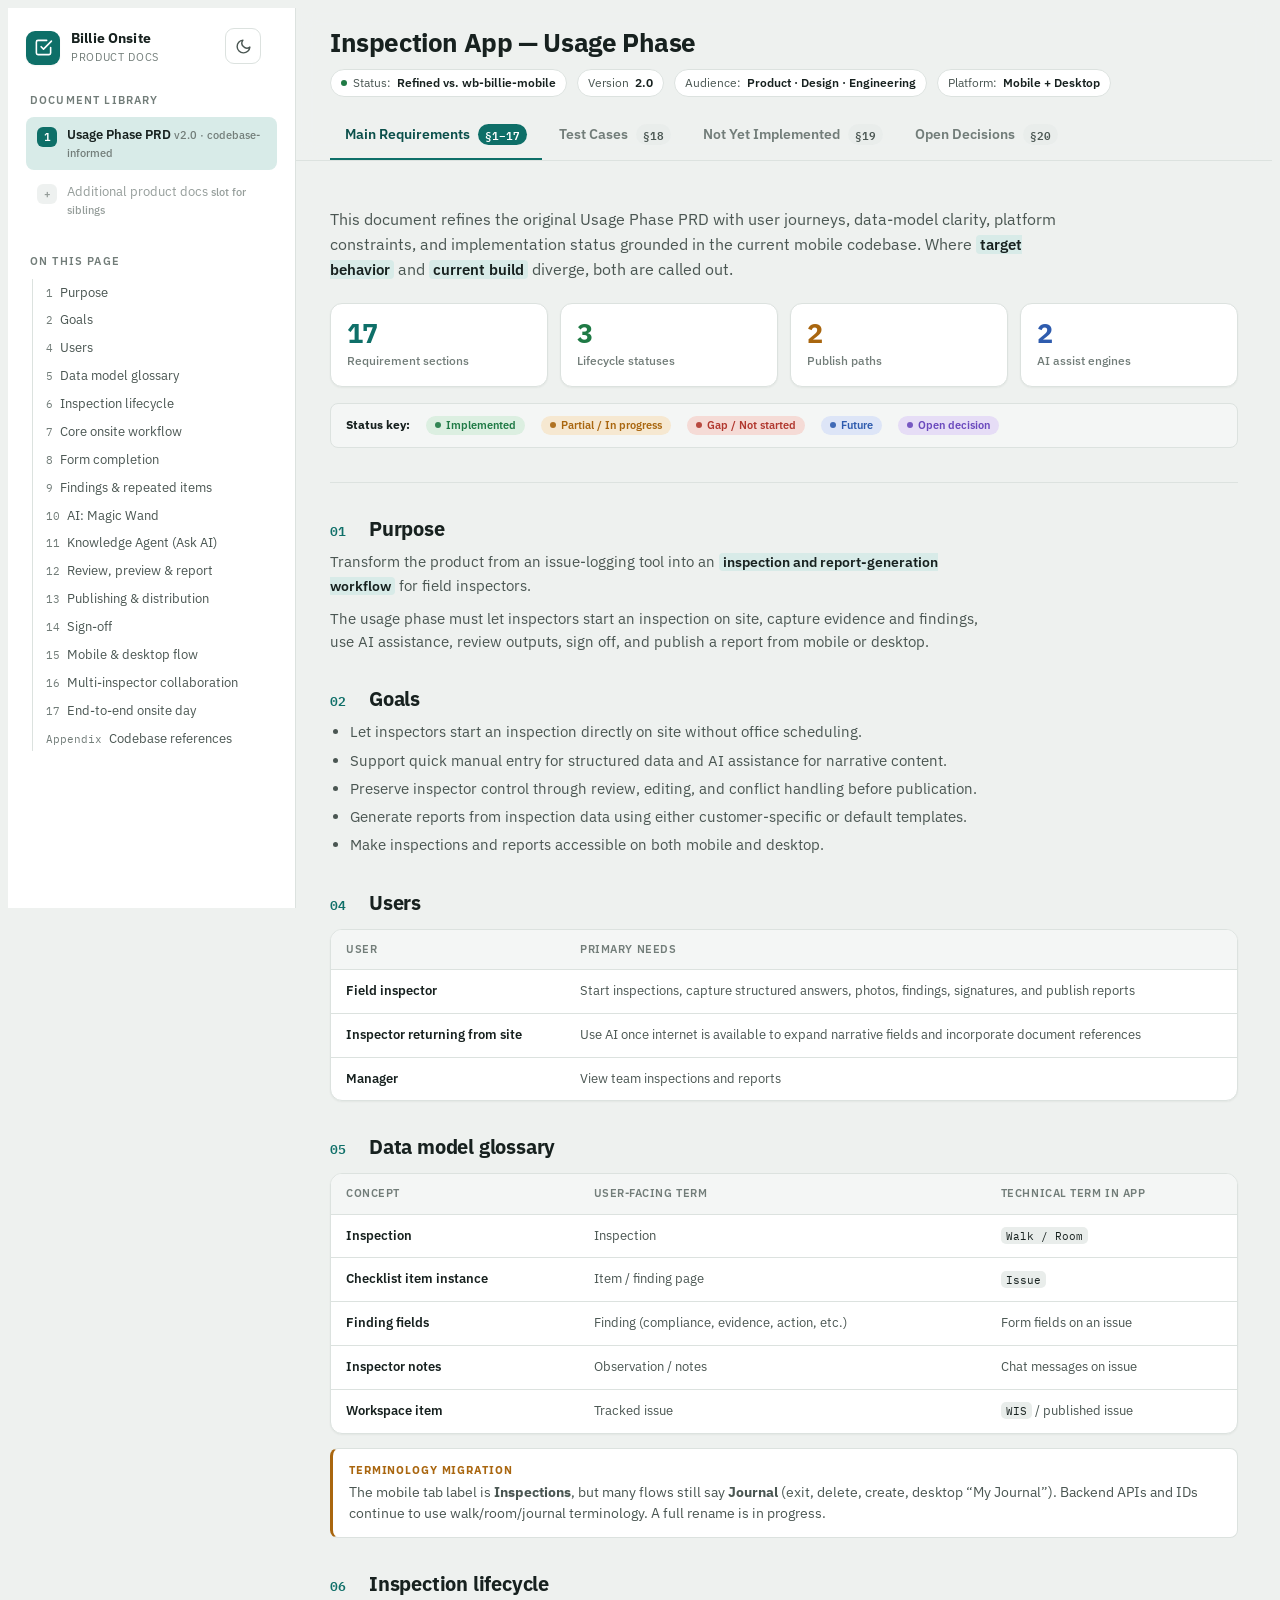
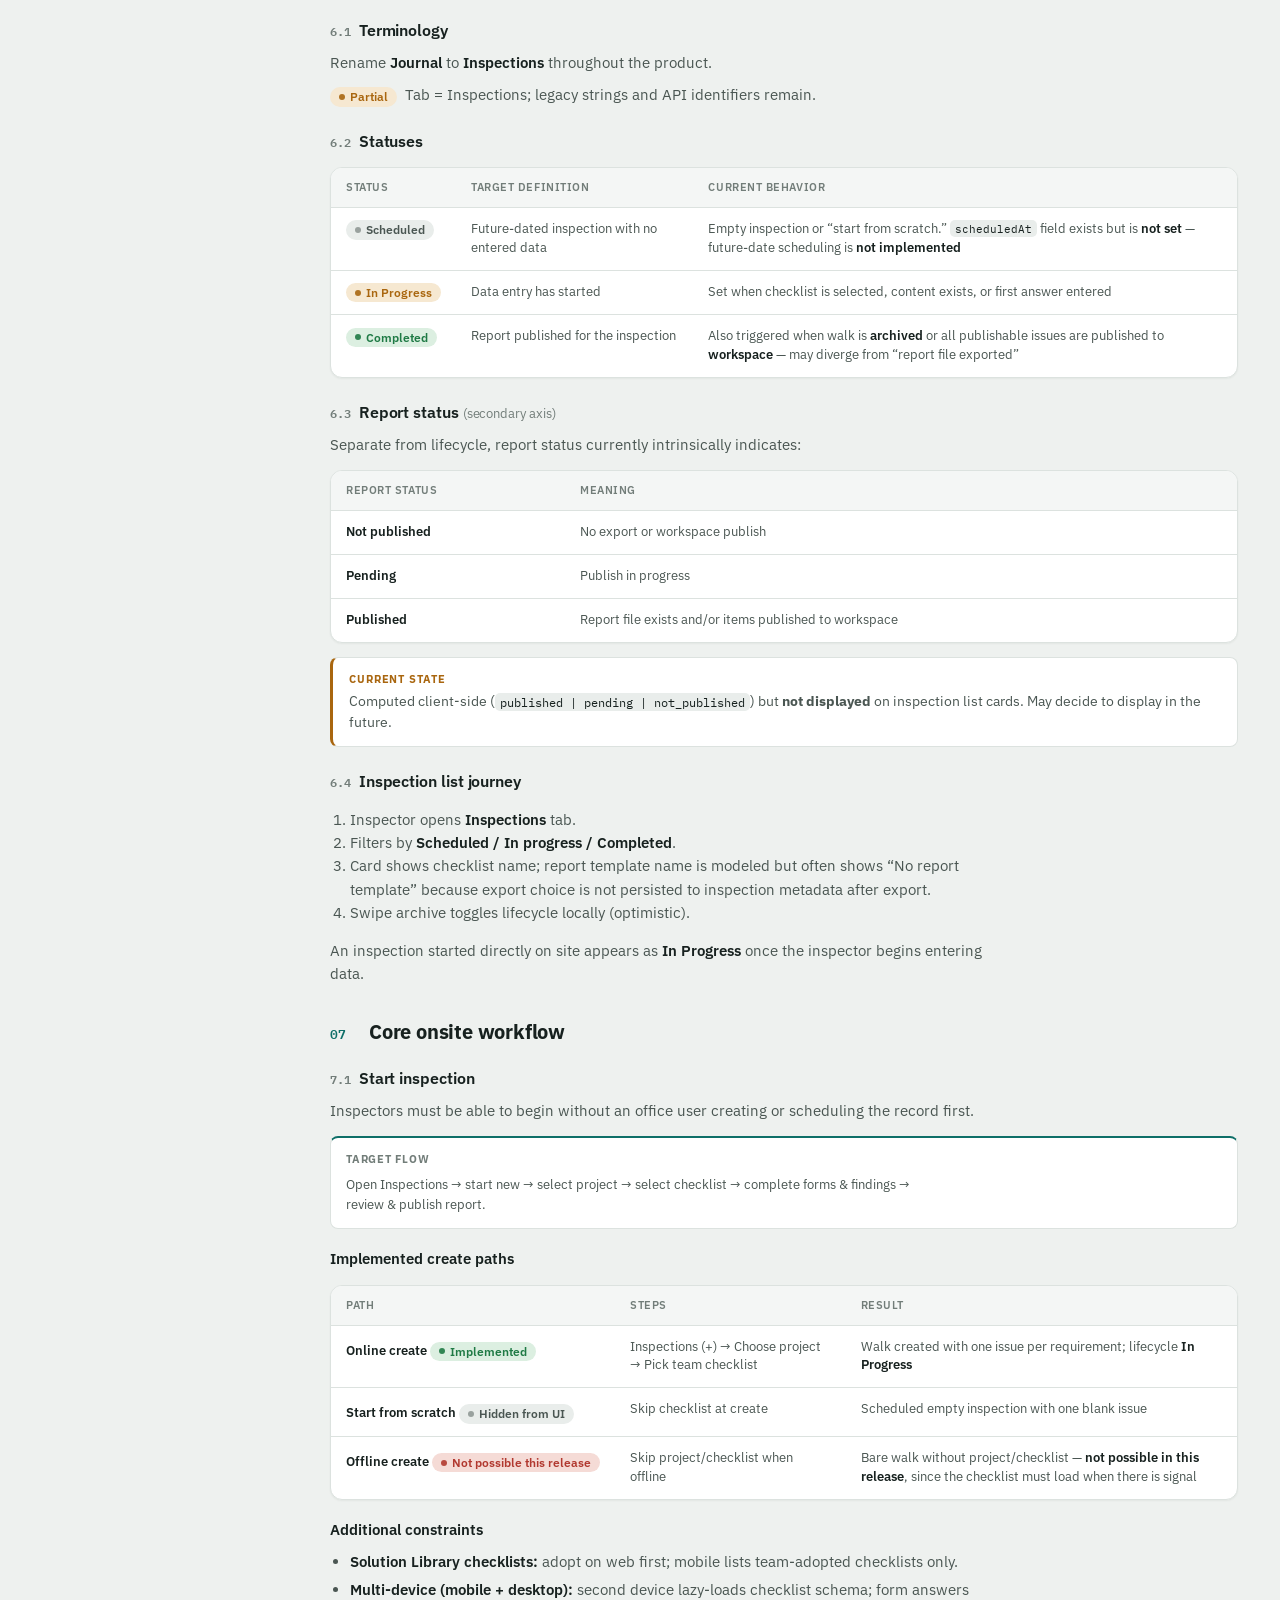
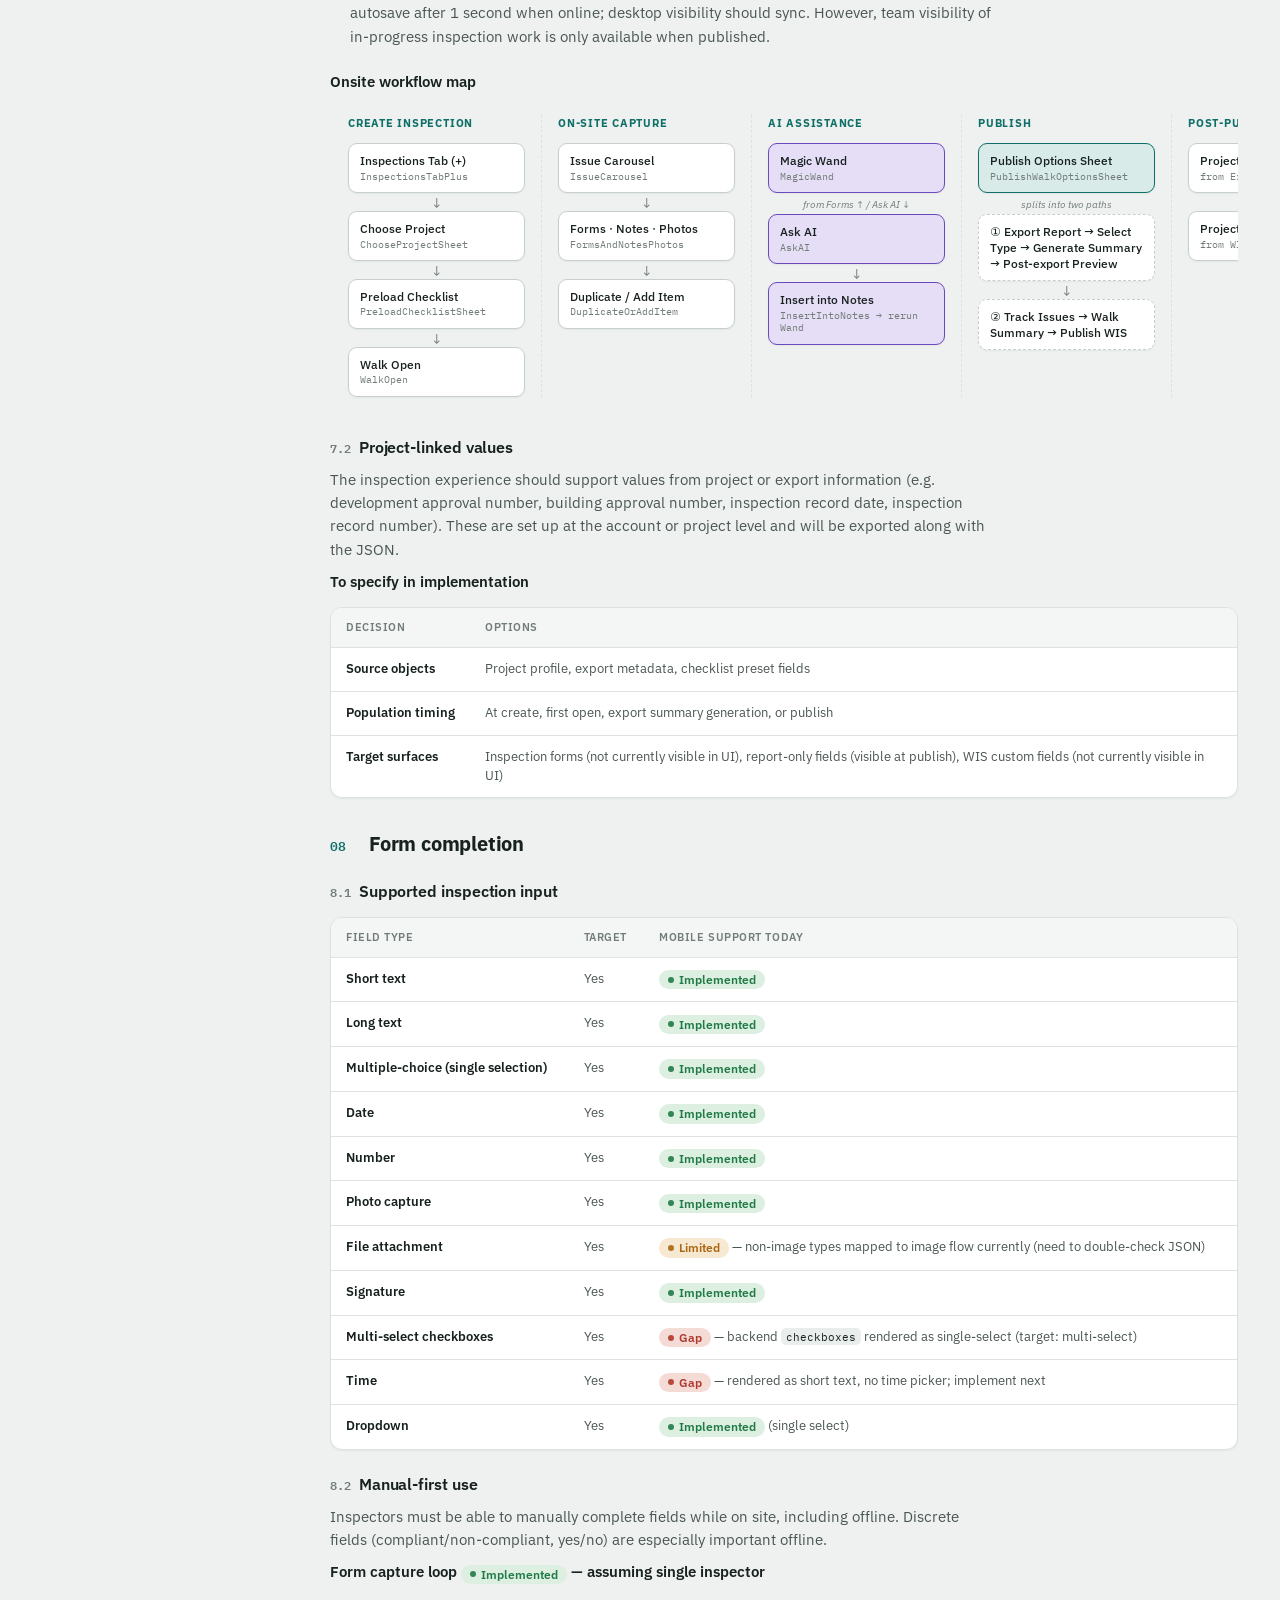
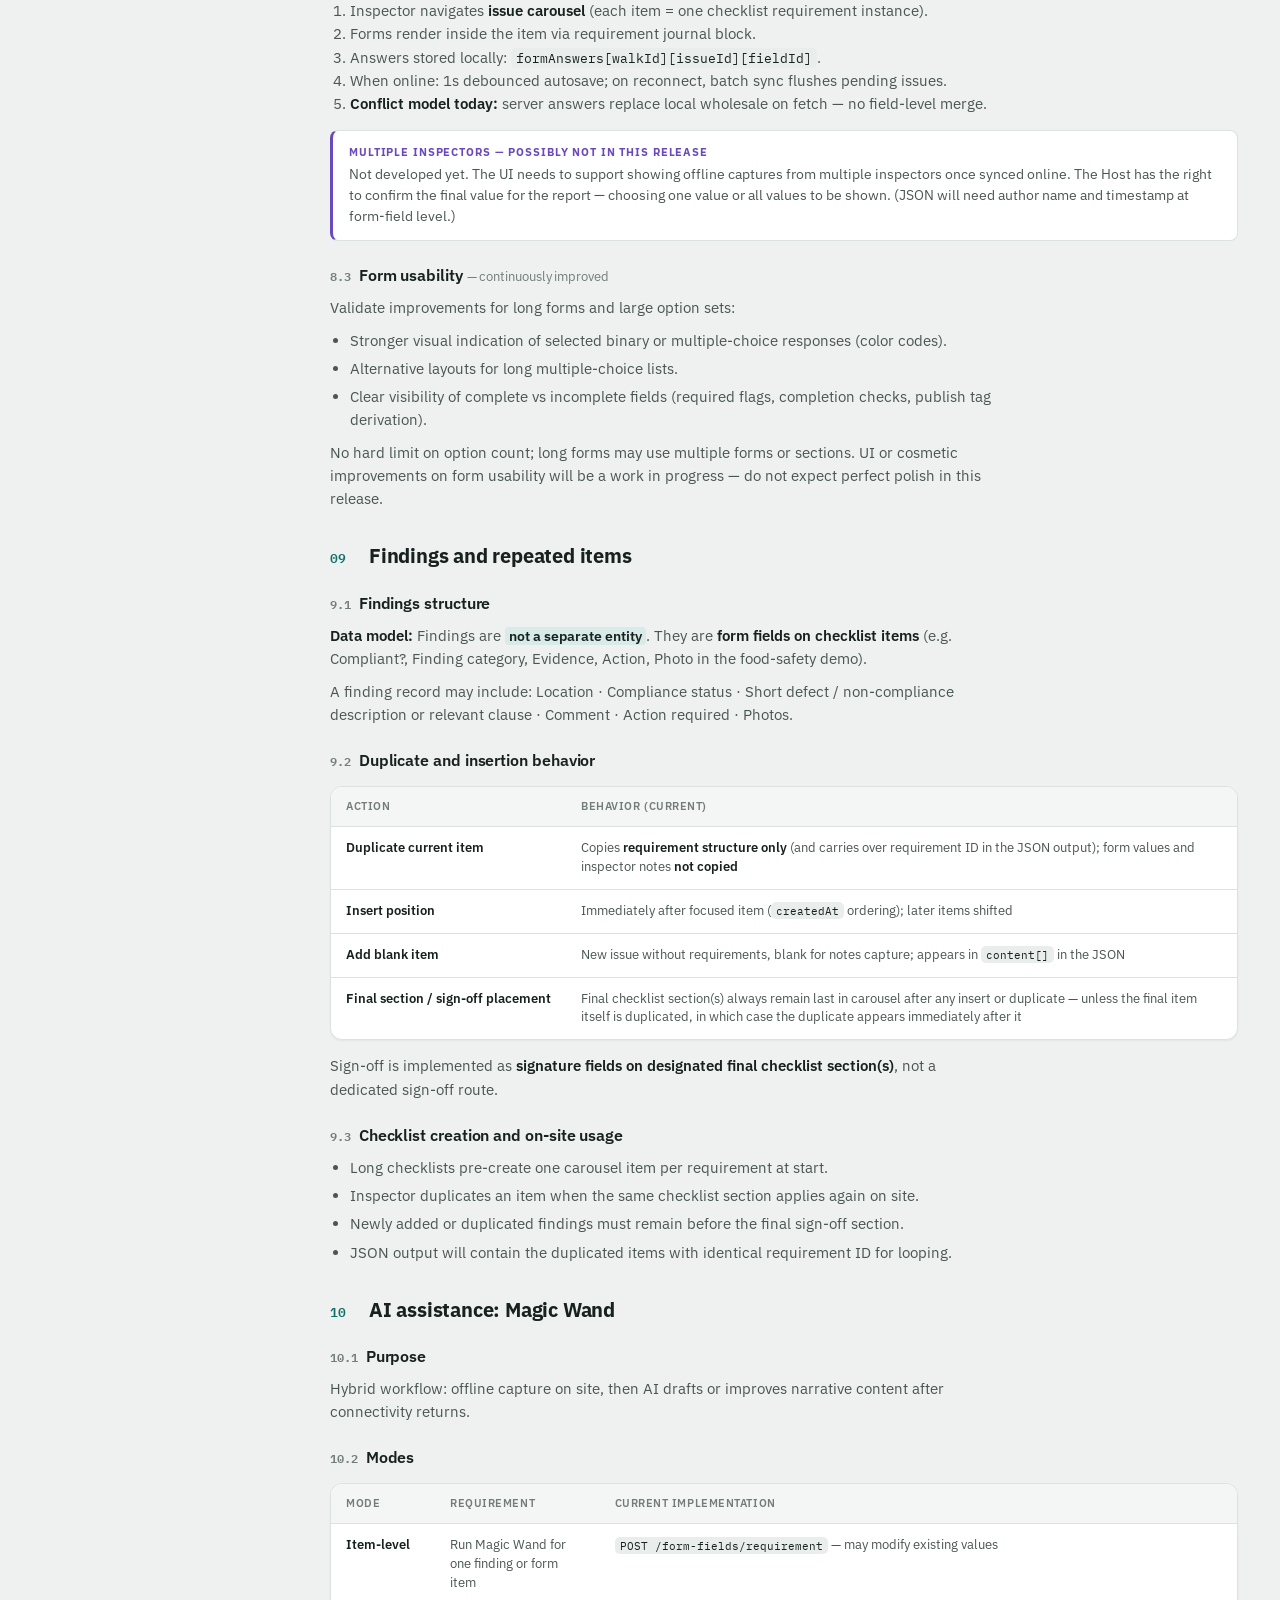
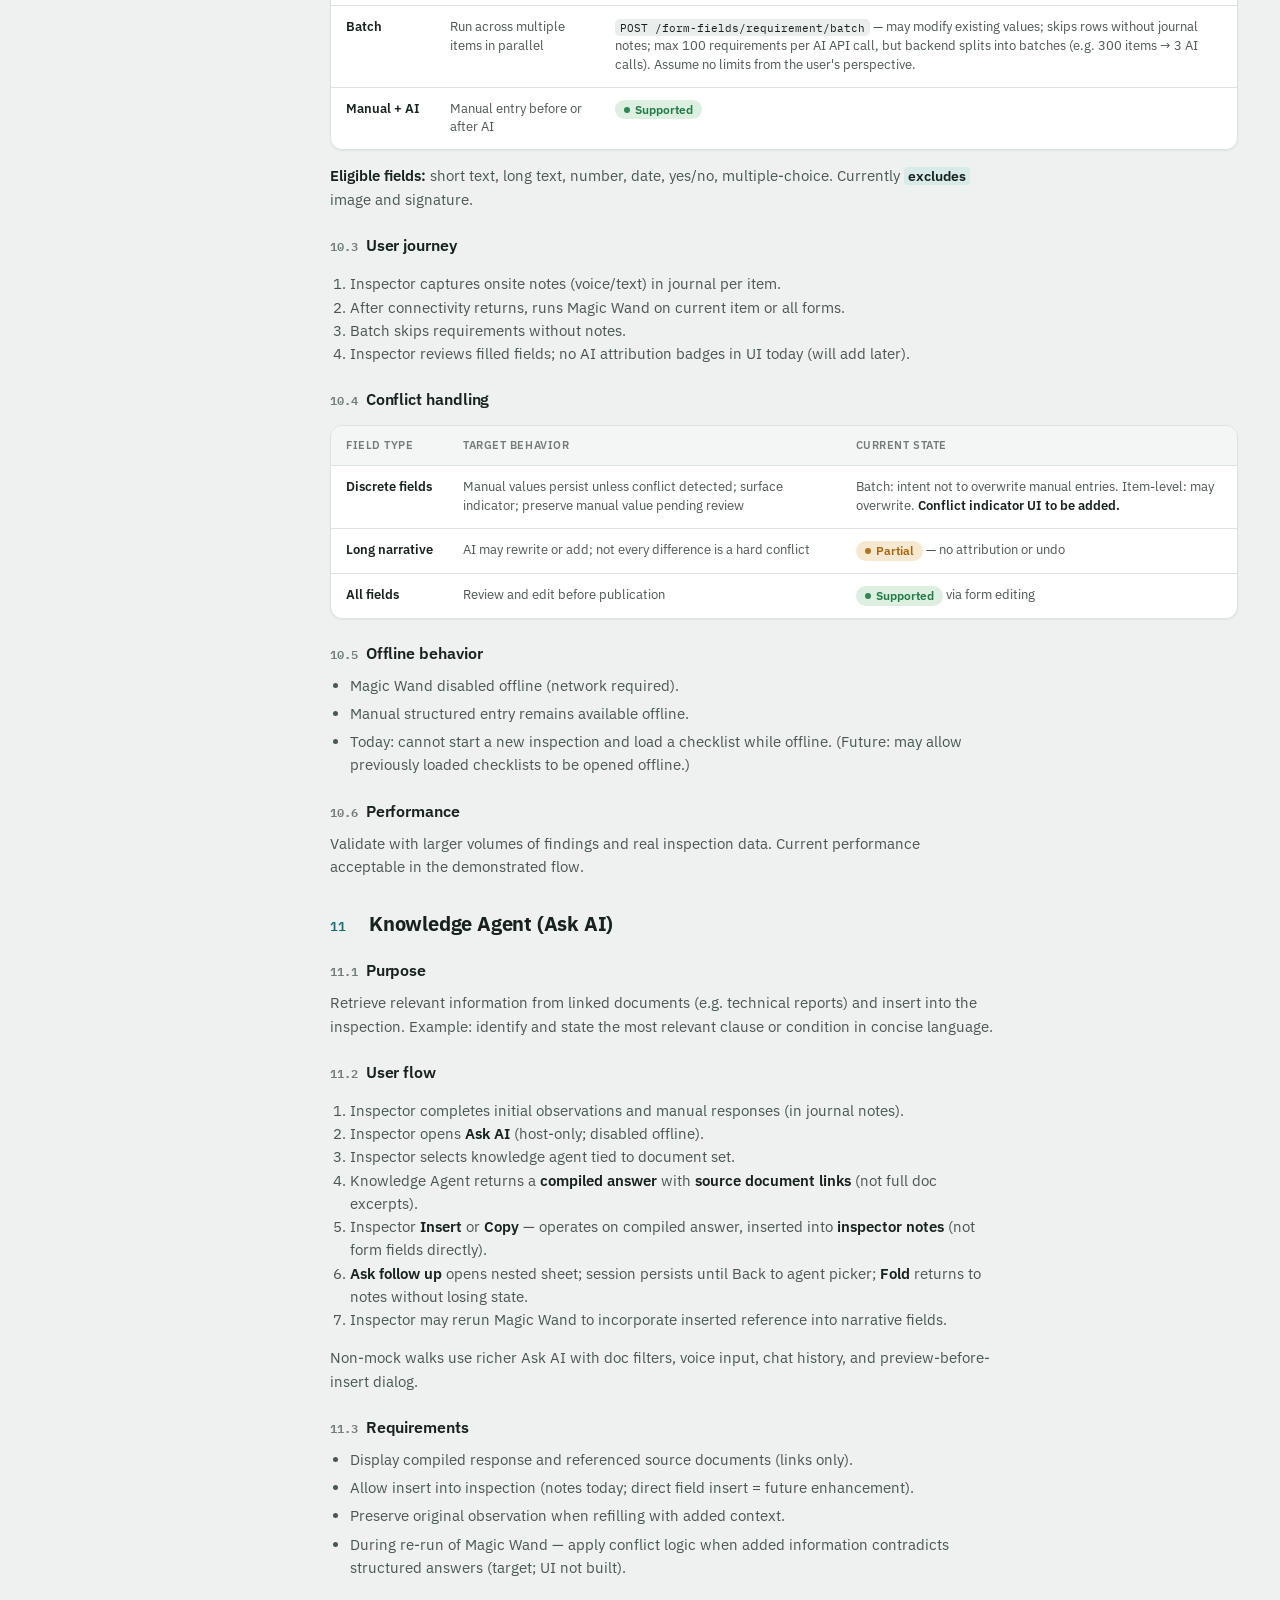
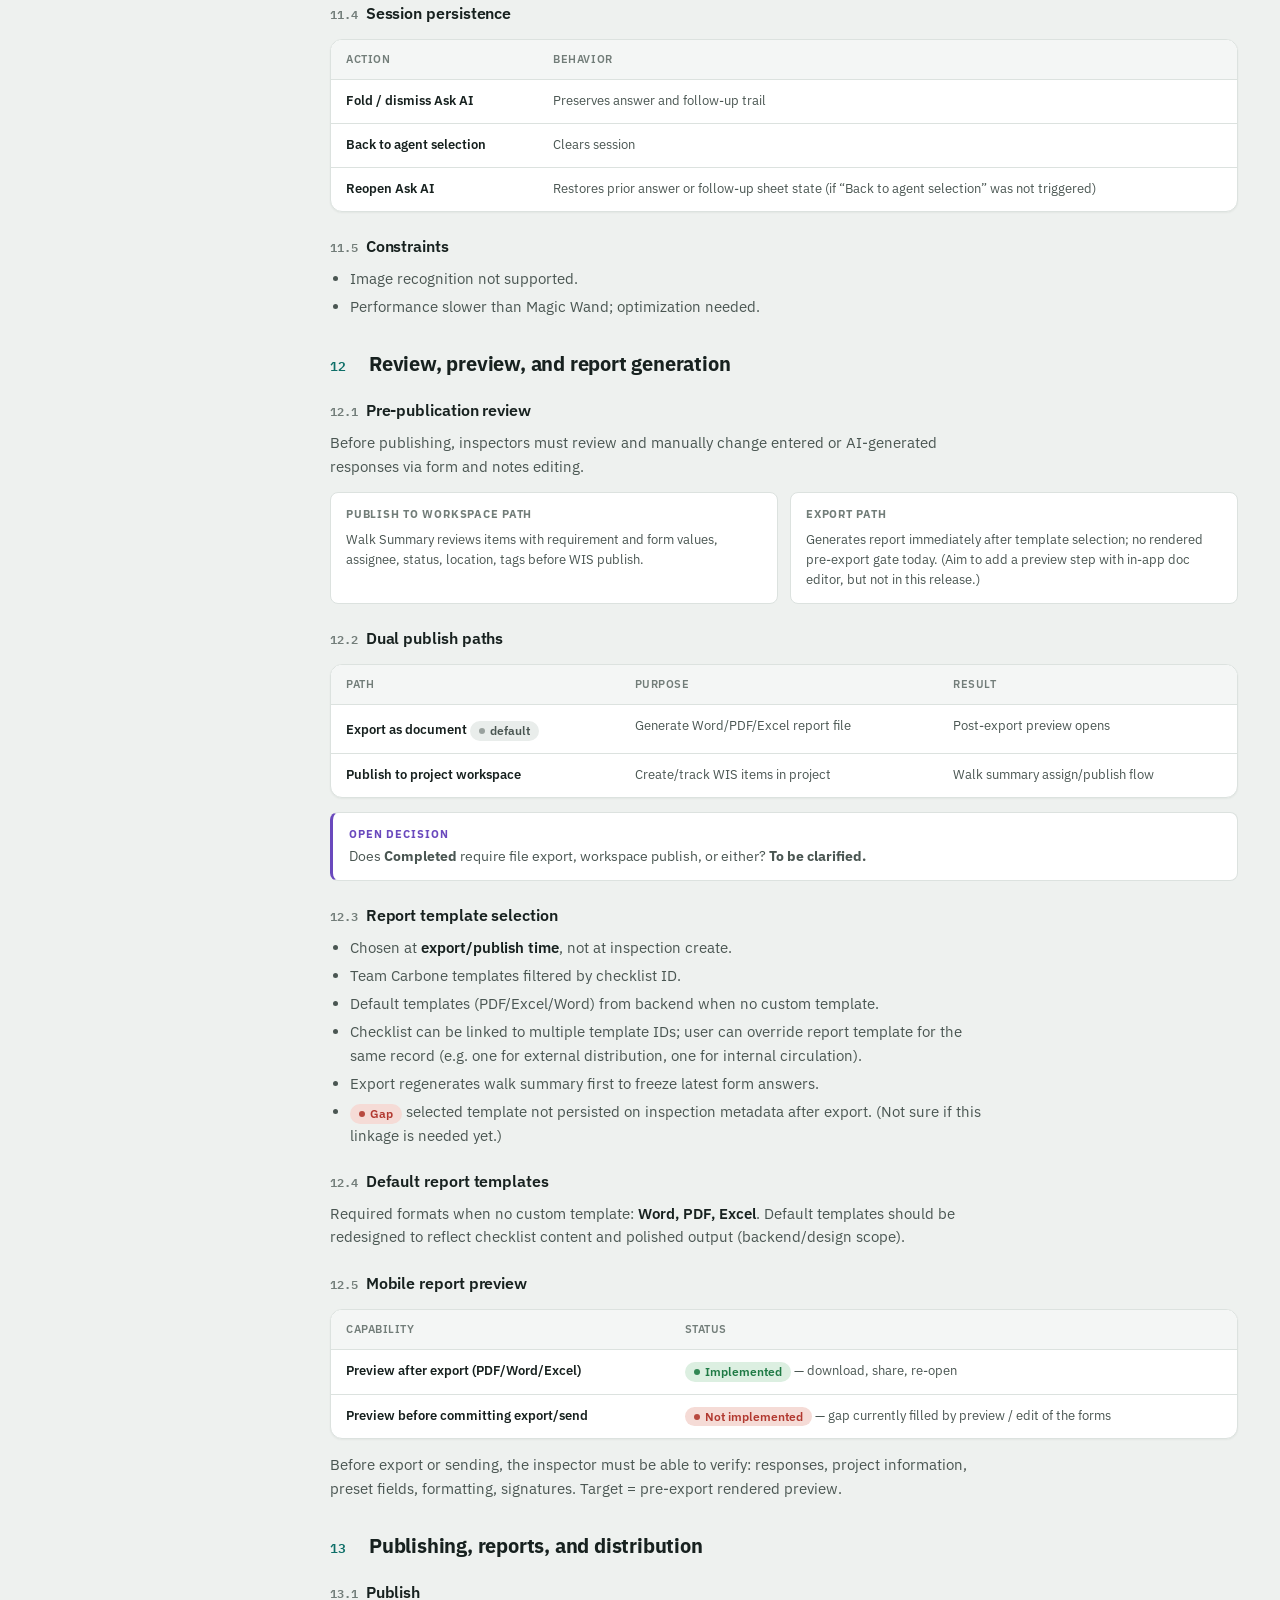
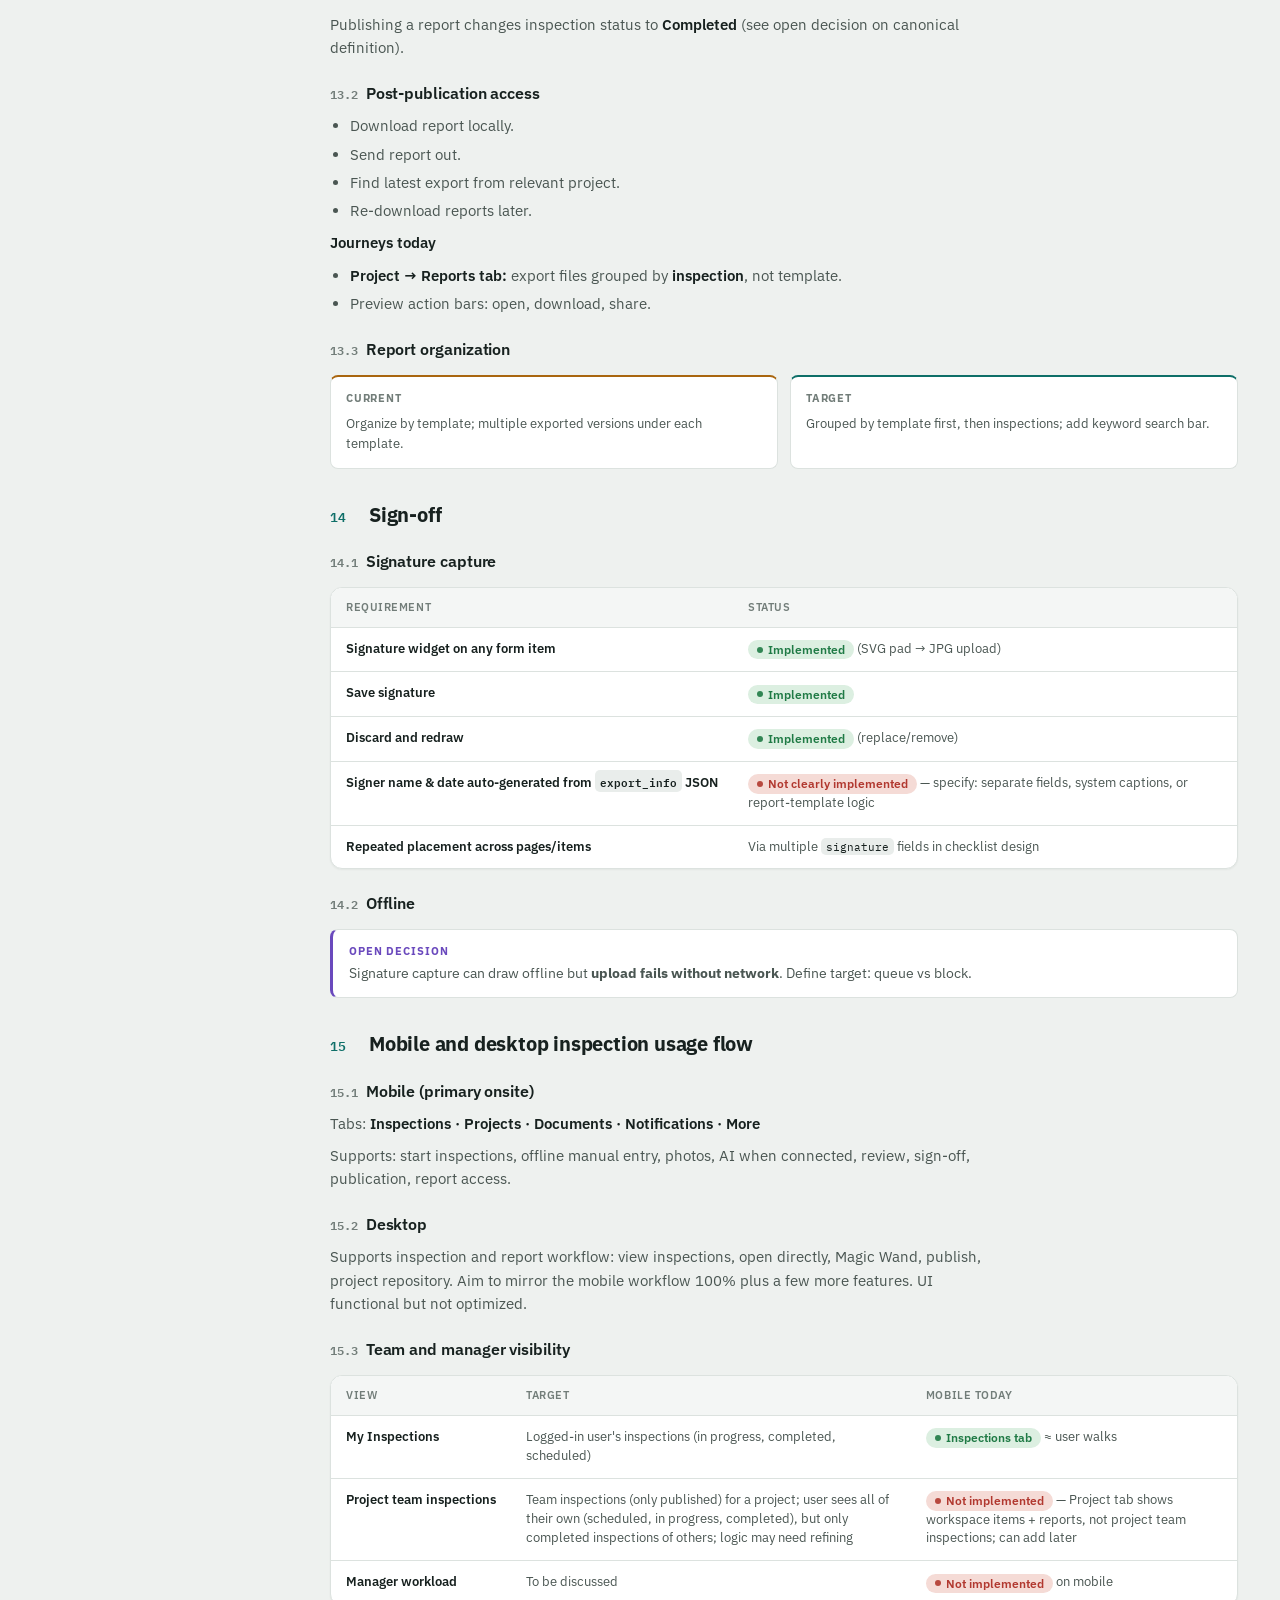
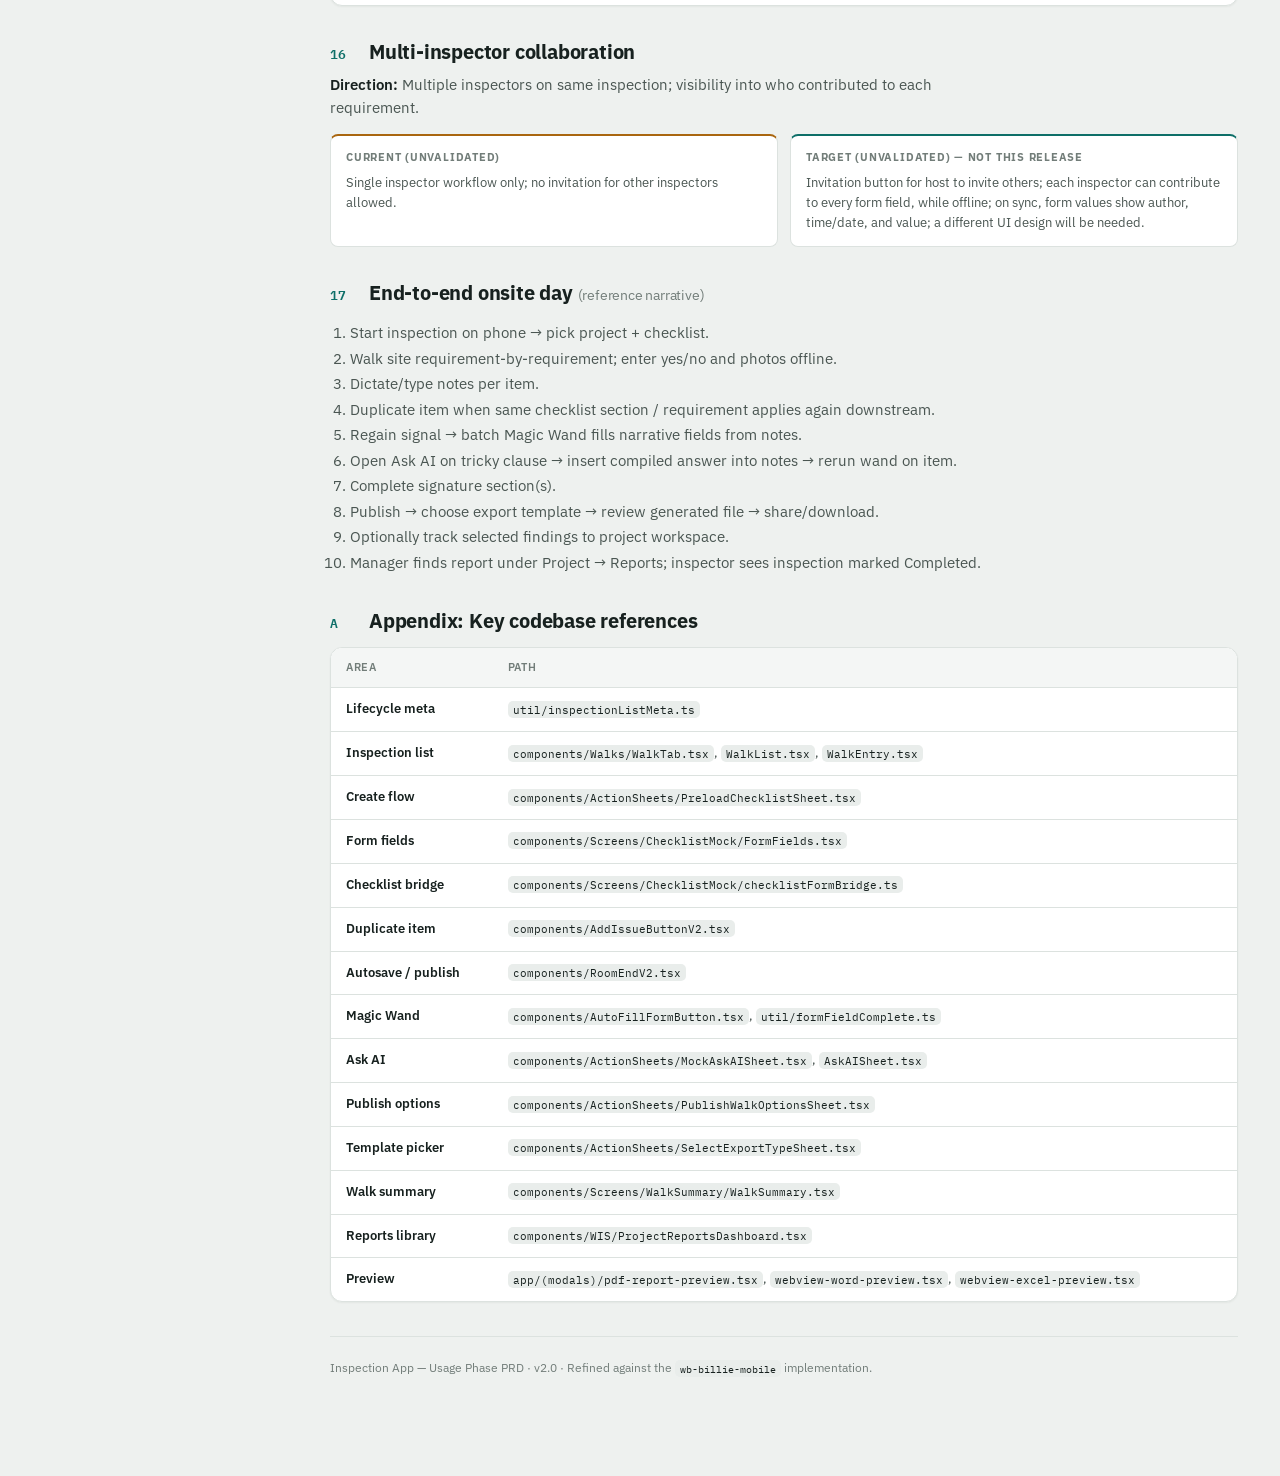
==== index.html @ c1477635 "Add Billie Onsite product docs HTML viewer. Co-authored-by: Cursor <cursoragent@cursor.com>" ====
<!doctype html>
<html lang="en">
    <head>
        <meta charset="utf-8" />
        <meta http-equiv="refresh" content="0; url=Inspection-Usage-Phase-PRD.html" />
        <meta name="viewport" content="width=device-width, initial-scale=1" />
        <title>Billie Onsite Product Docs</title>
        <link rel="canonical" href="Inspection-Usage-Phase-PRD.html" />
        <script>
            location.replace("Inspection-Usage-Phase-PRD.html")
        </script>
    </head>
    <body>
        <p>
            <a href="Inspection-Usage-Phase-PRD.html">Open Inspection Usage Phase PRD</a>
        </p>
    </body>
</html>
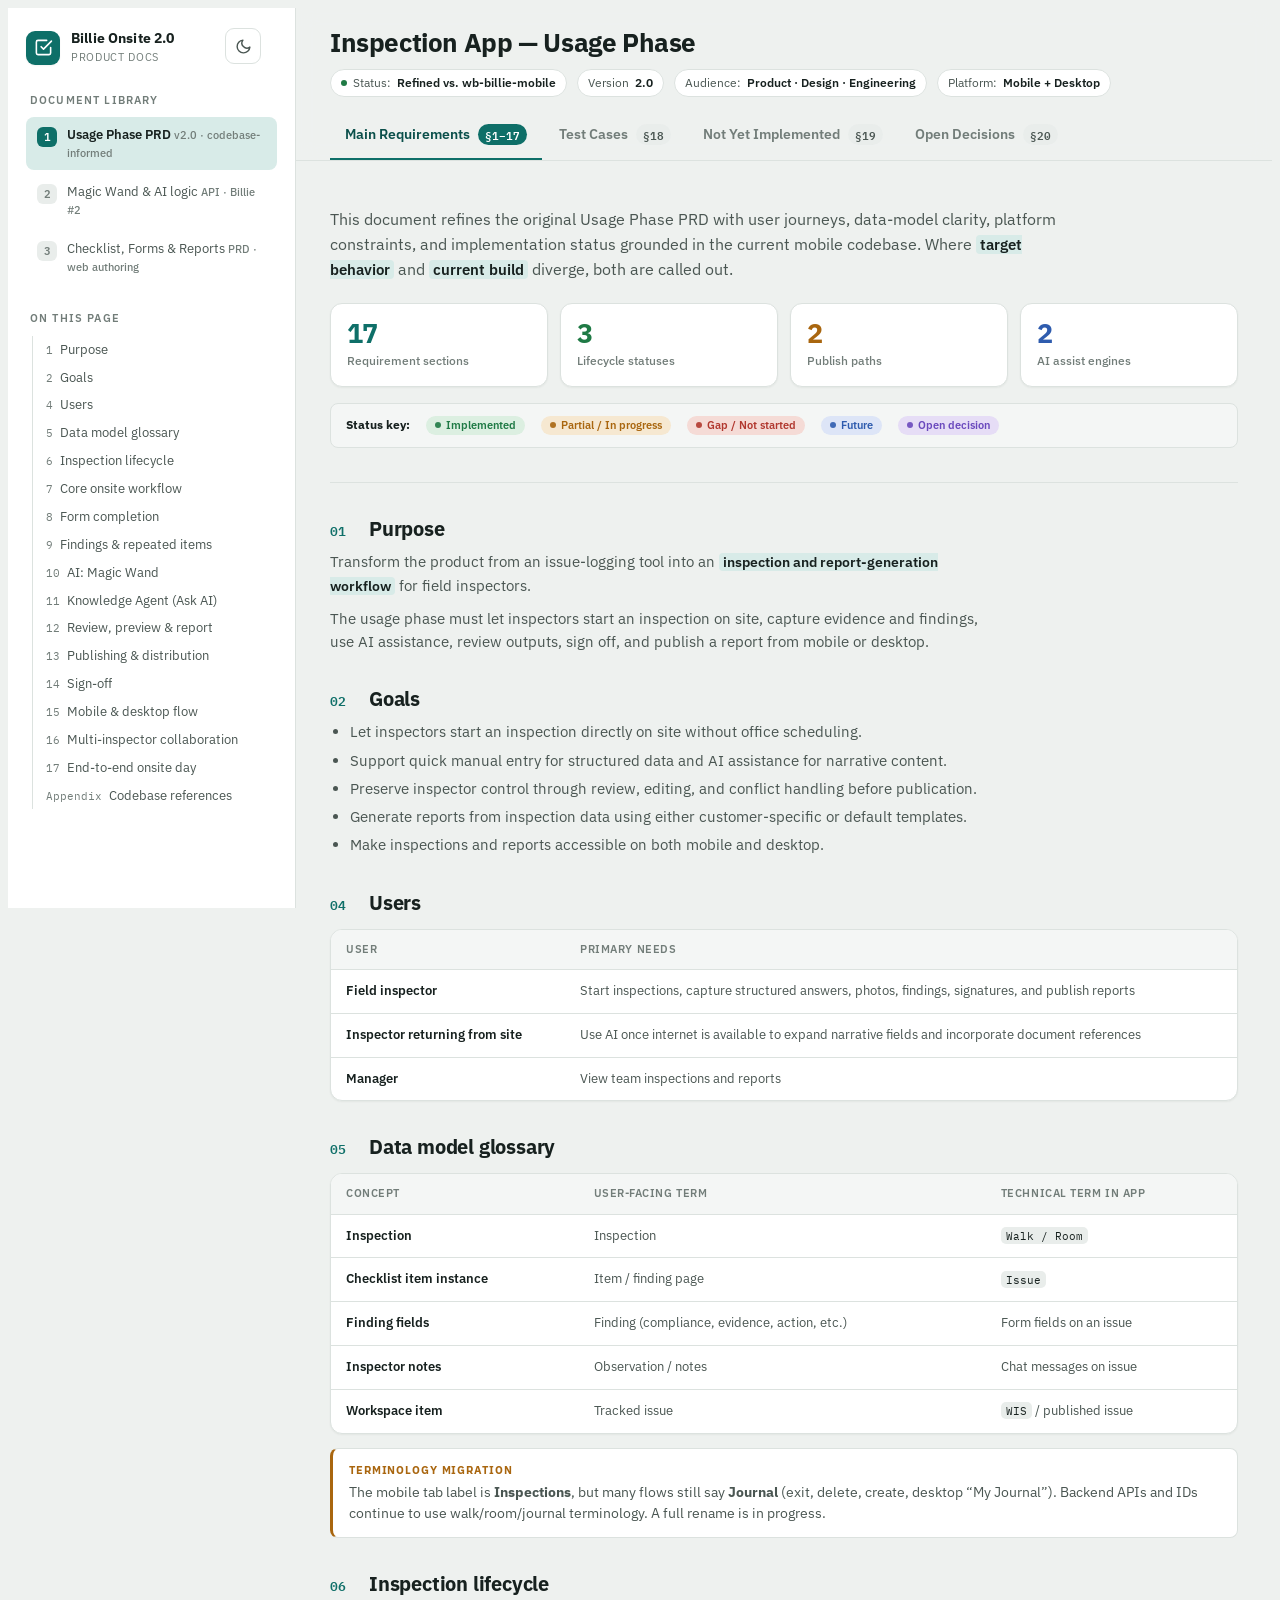
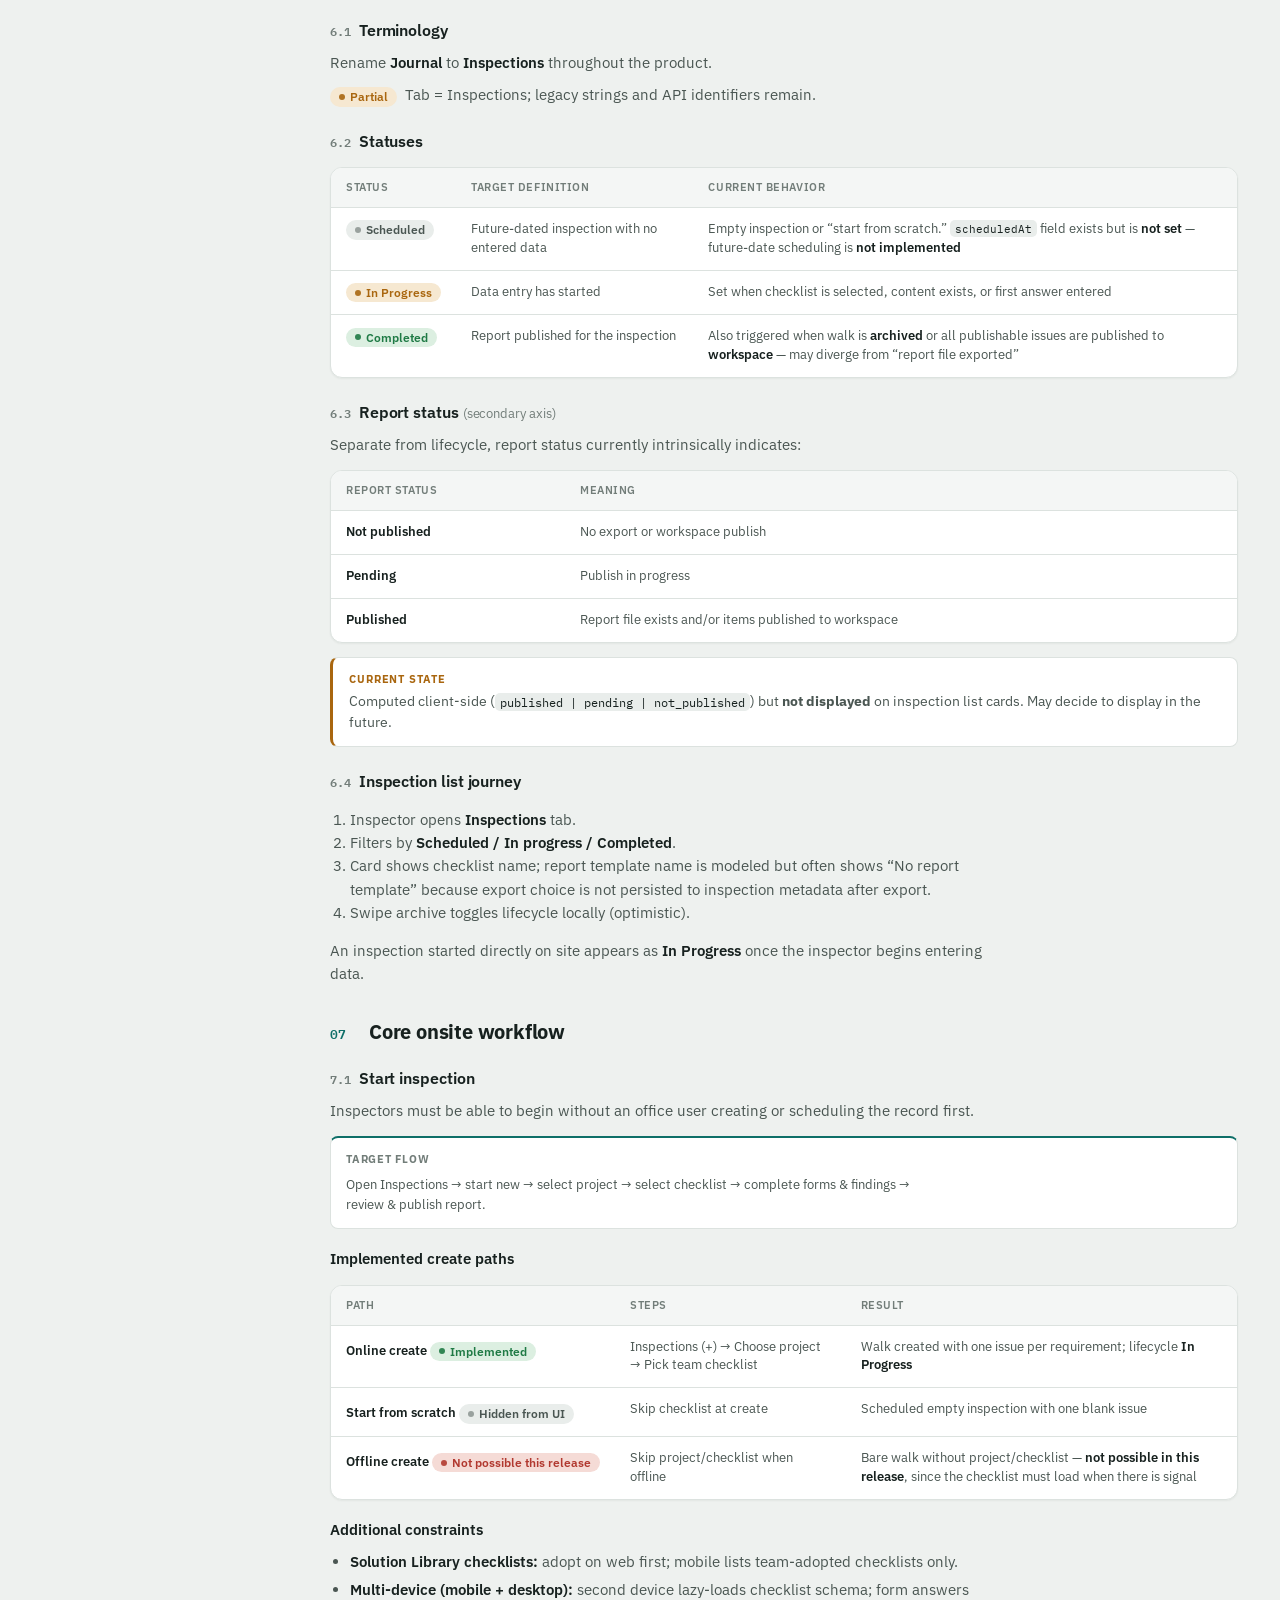
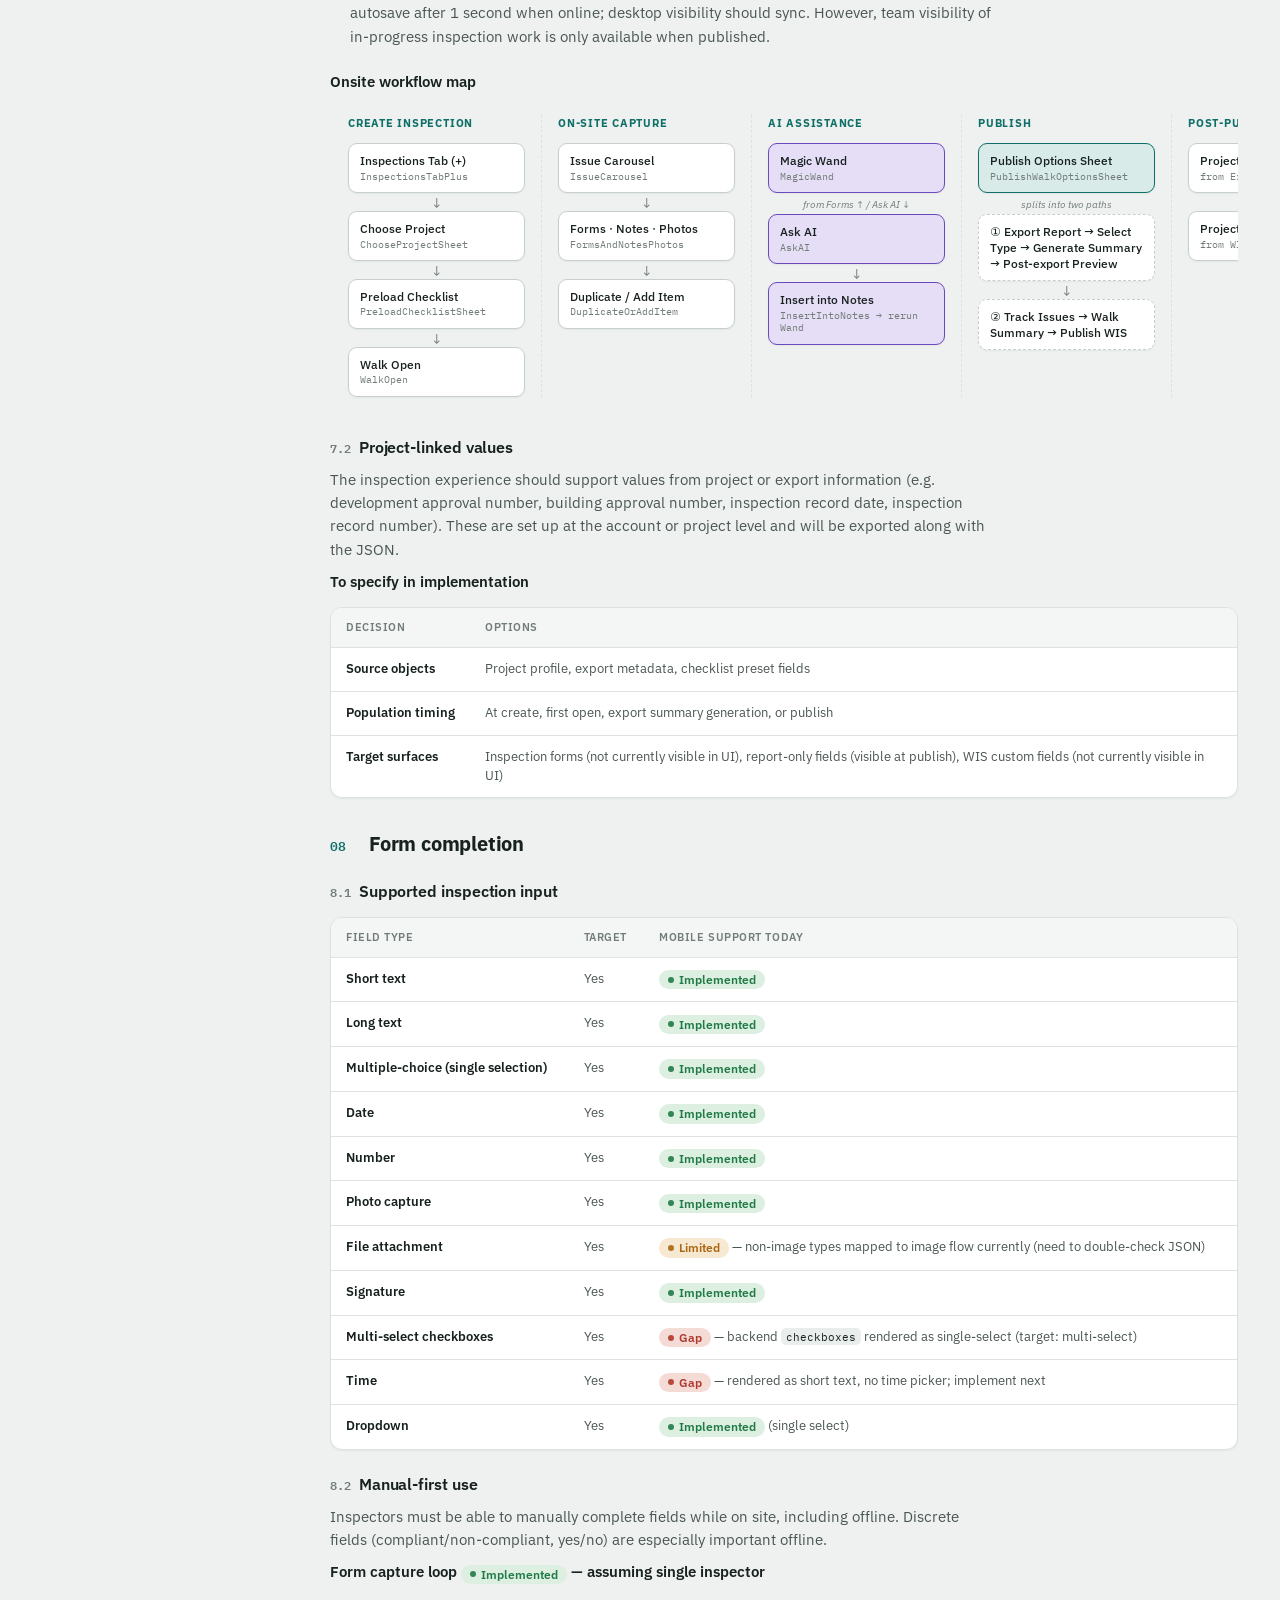
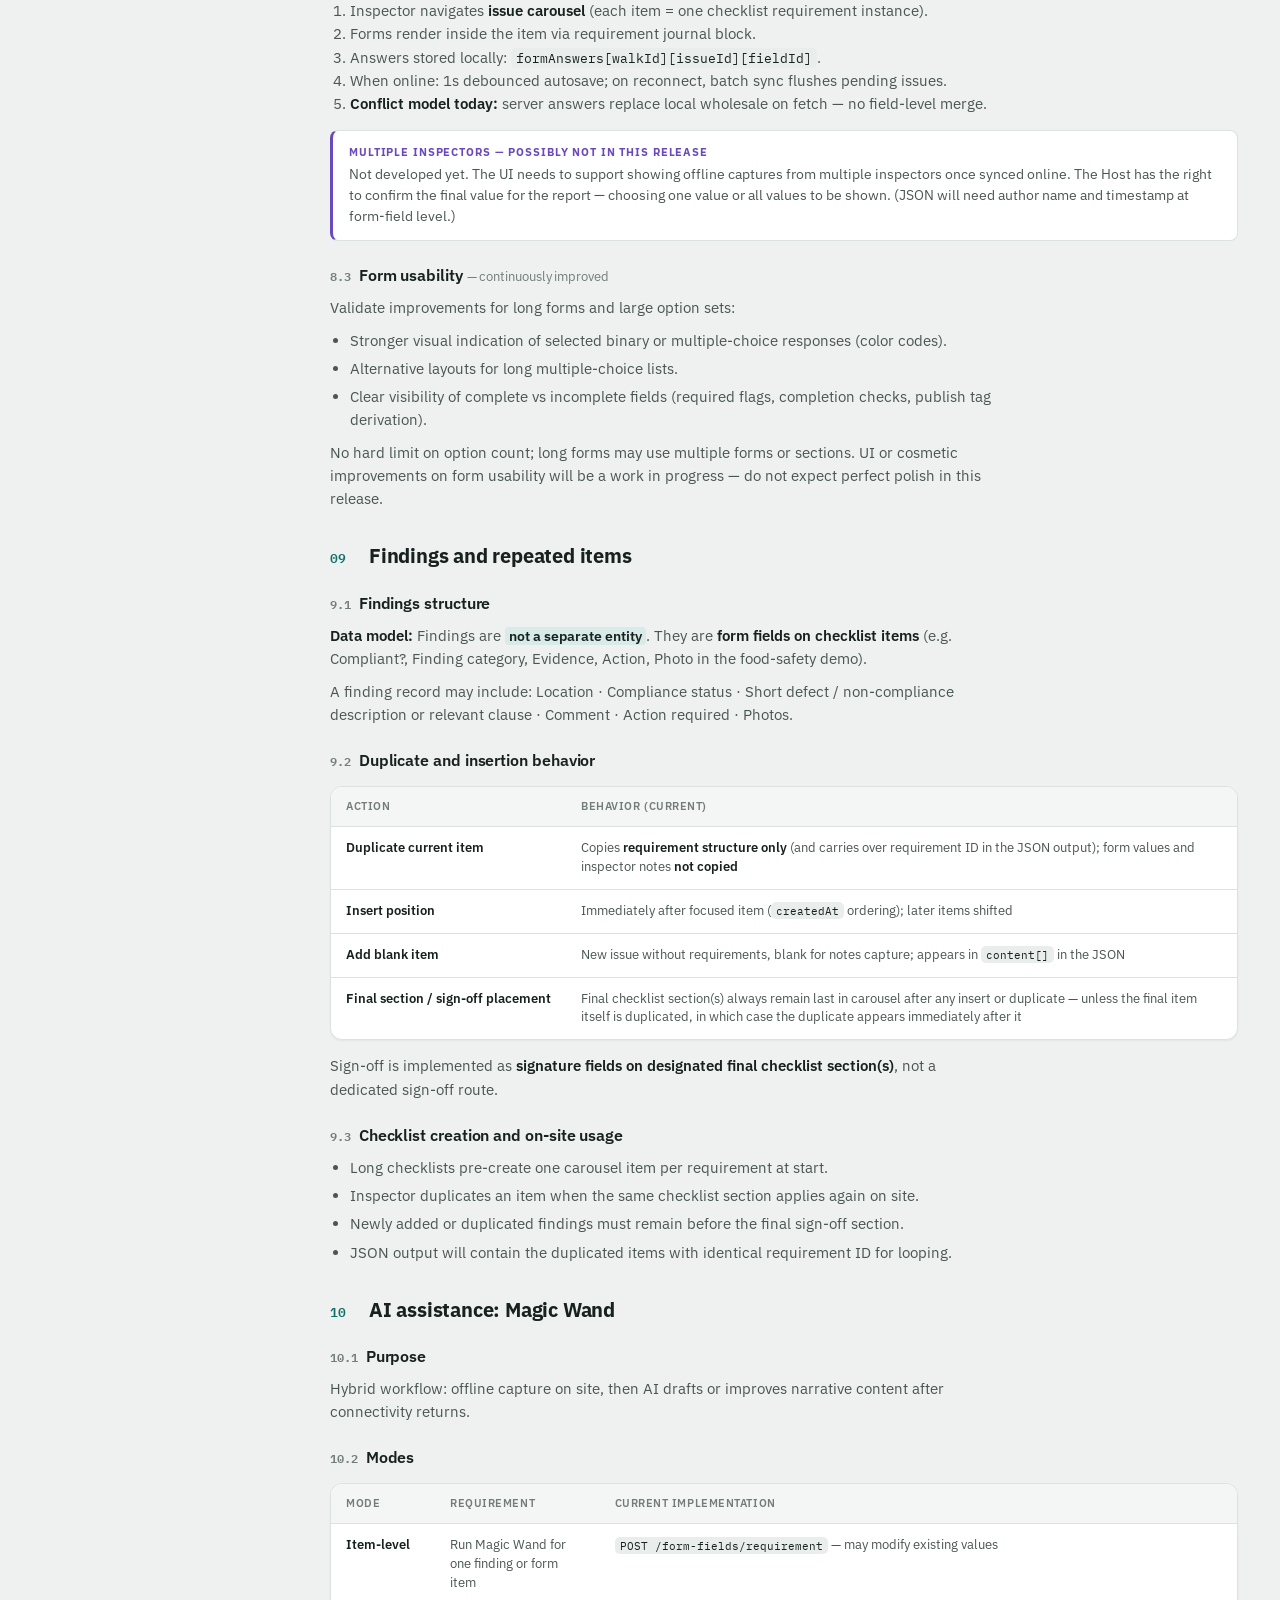
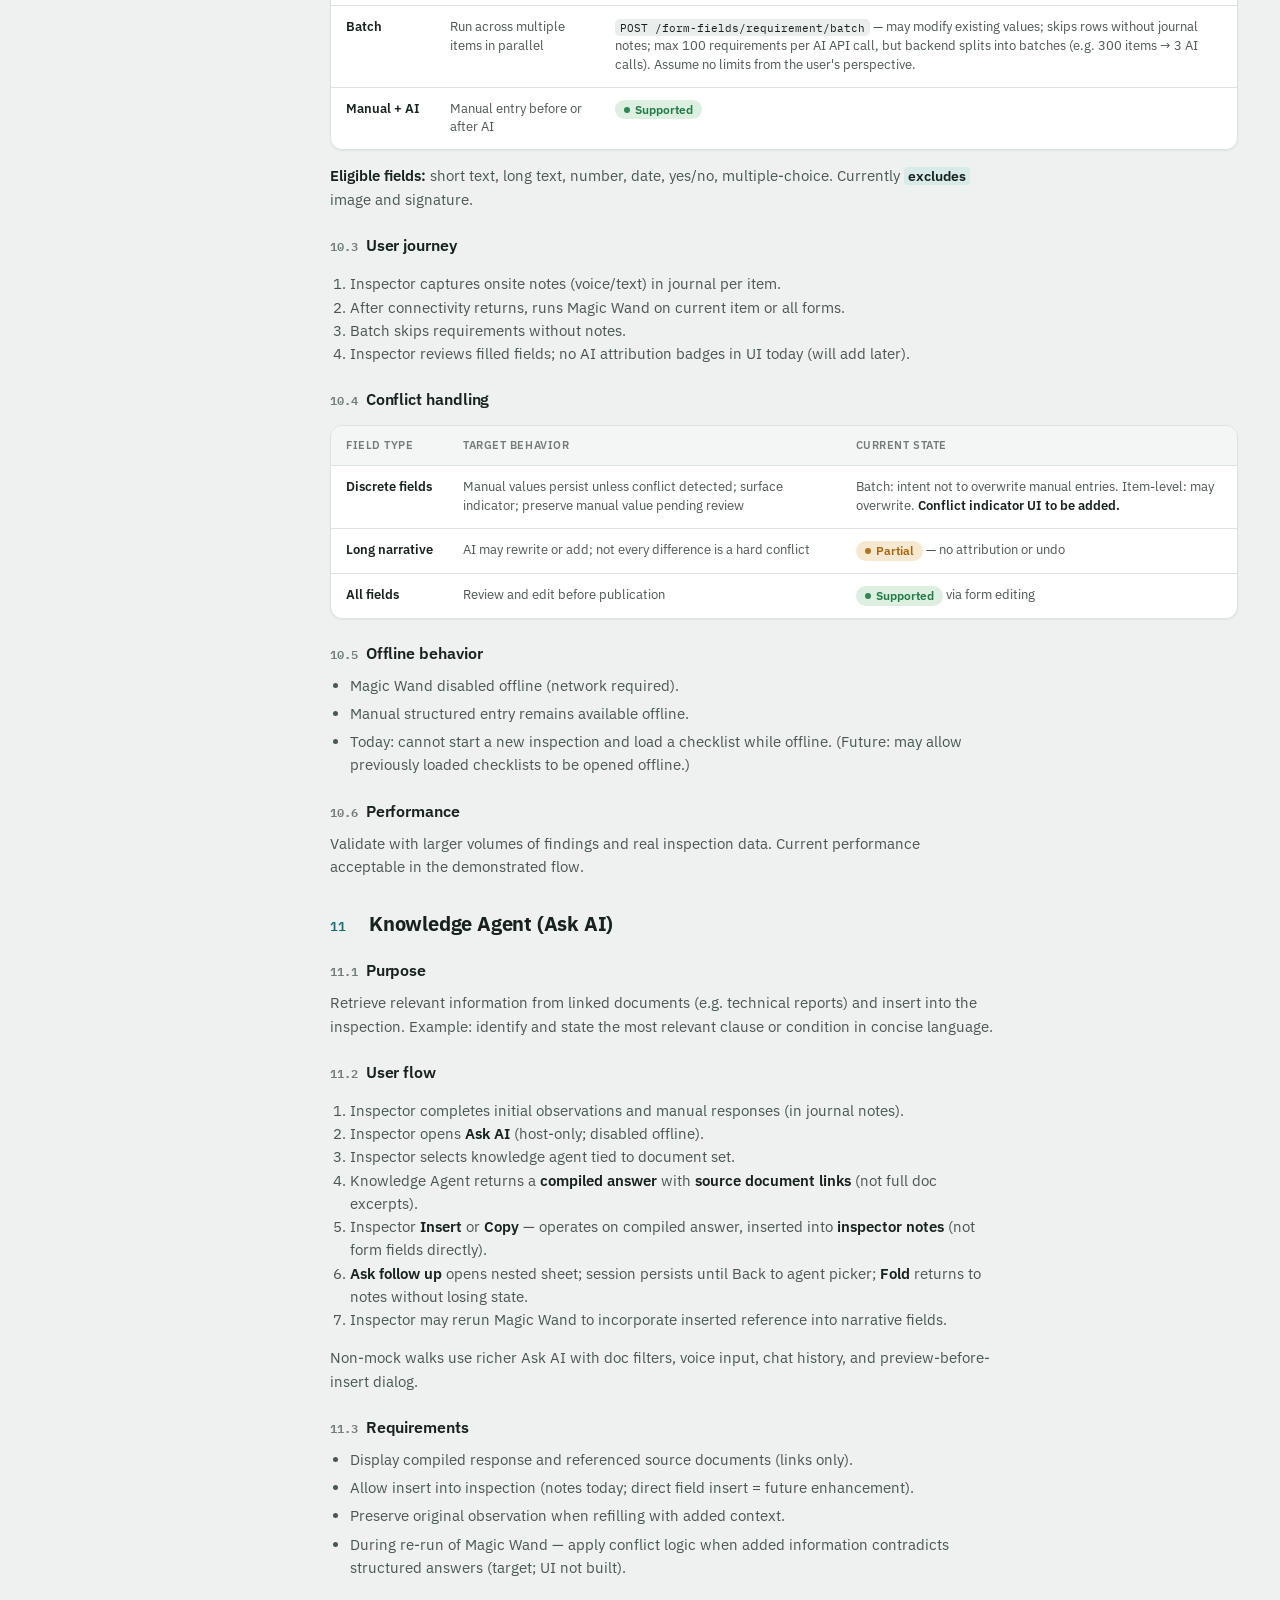
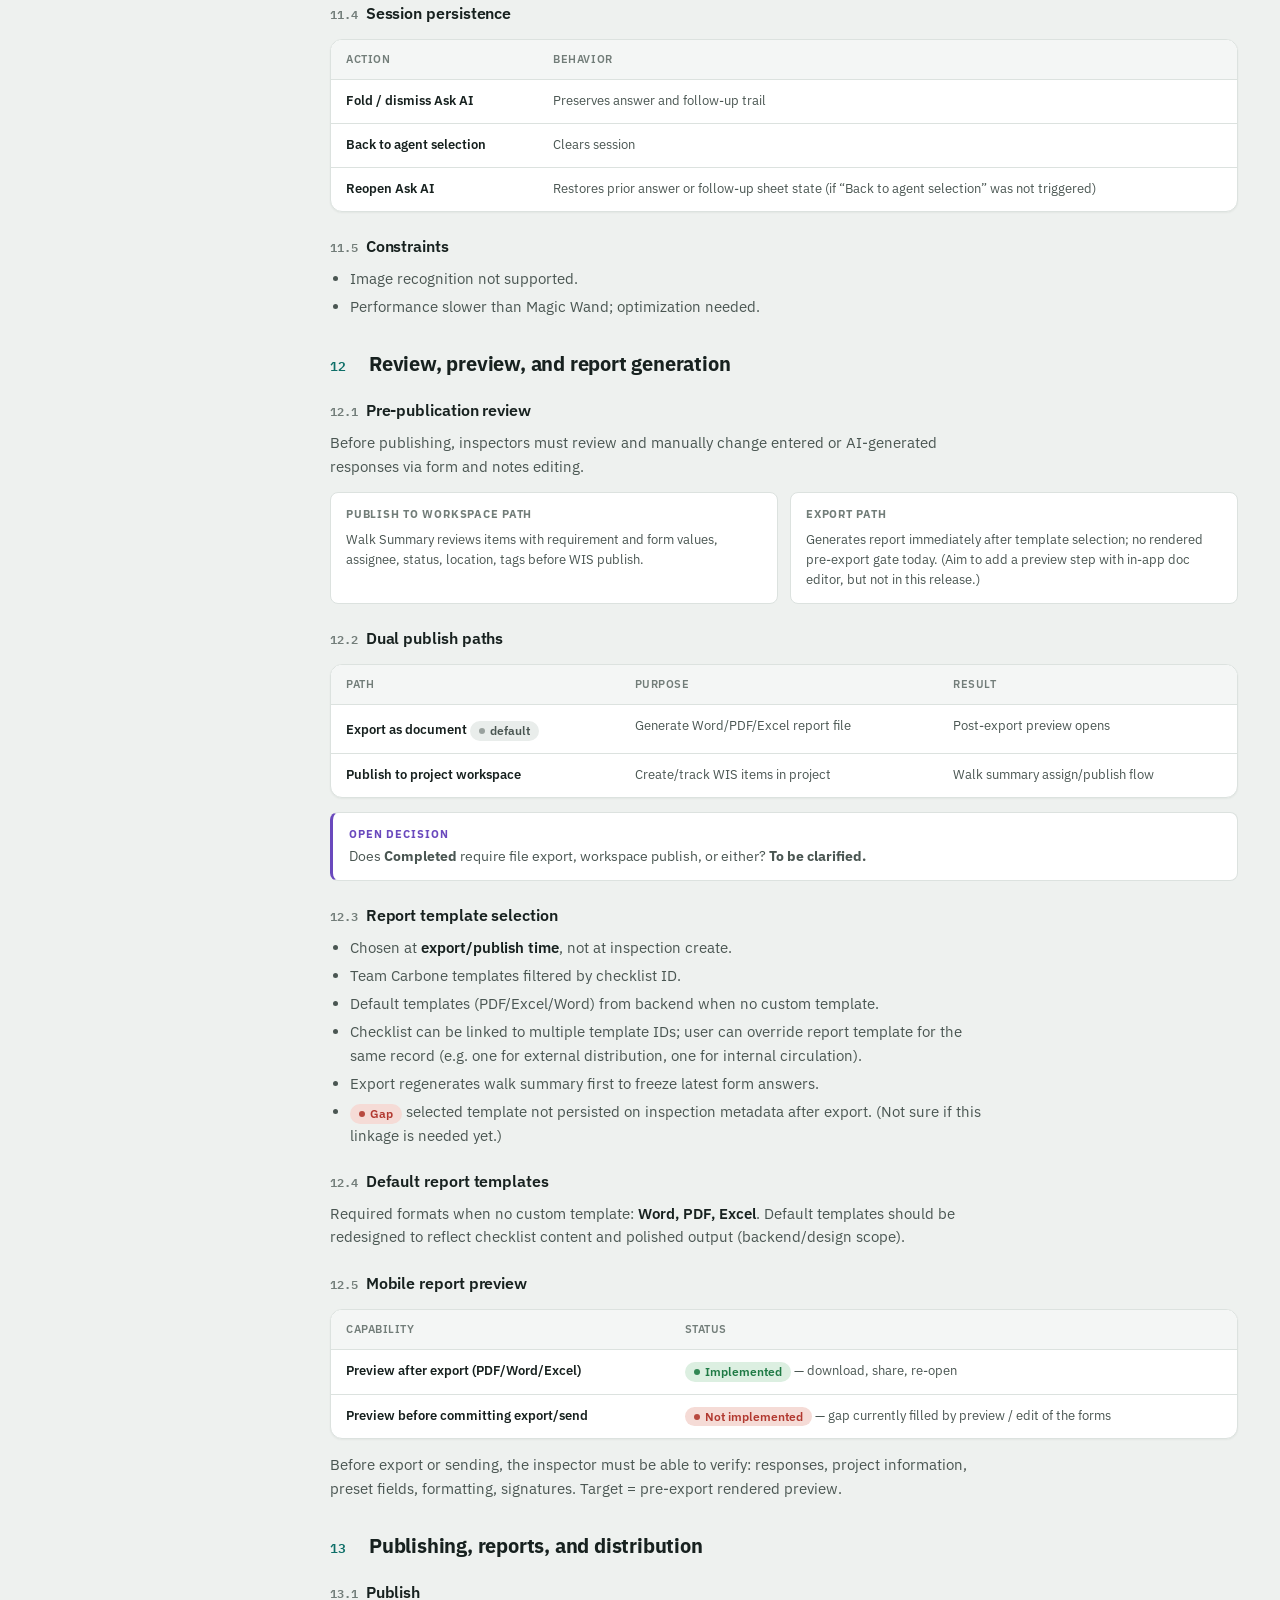
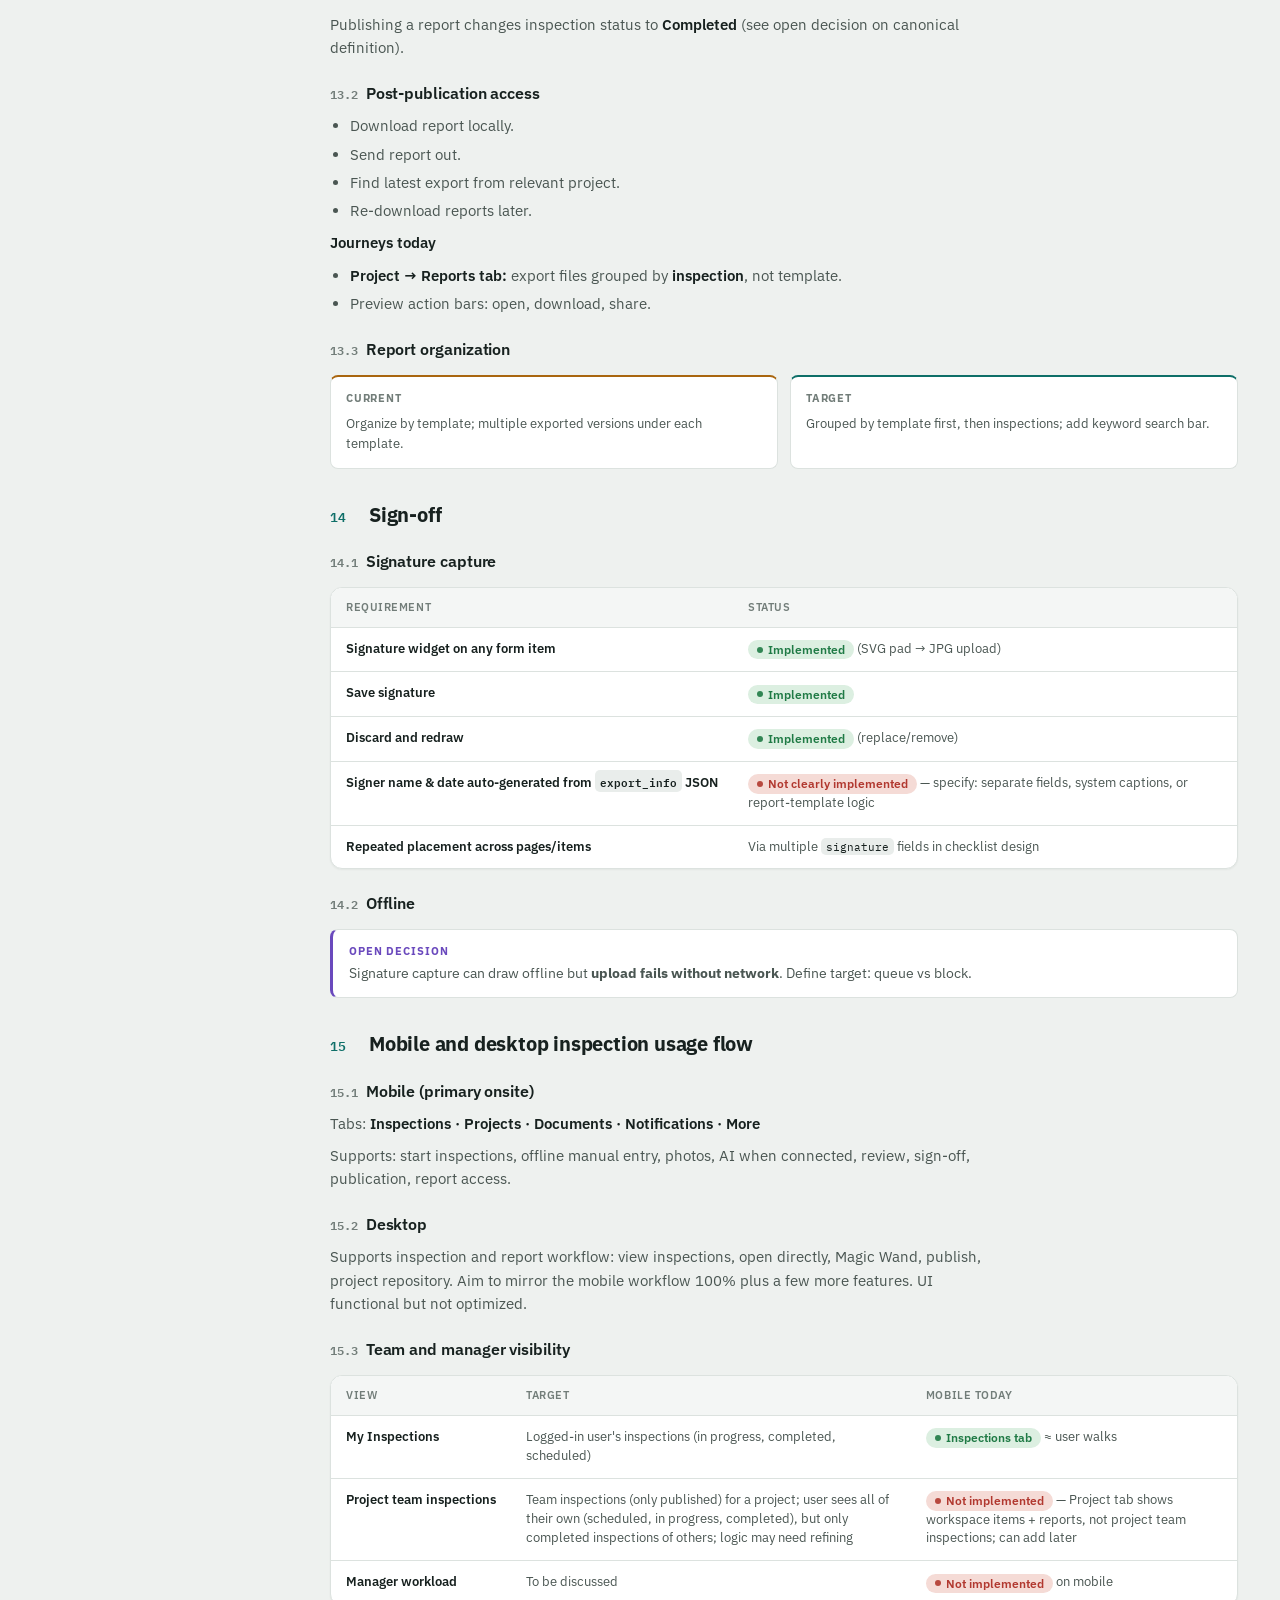
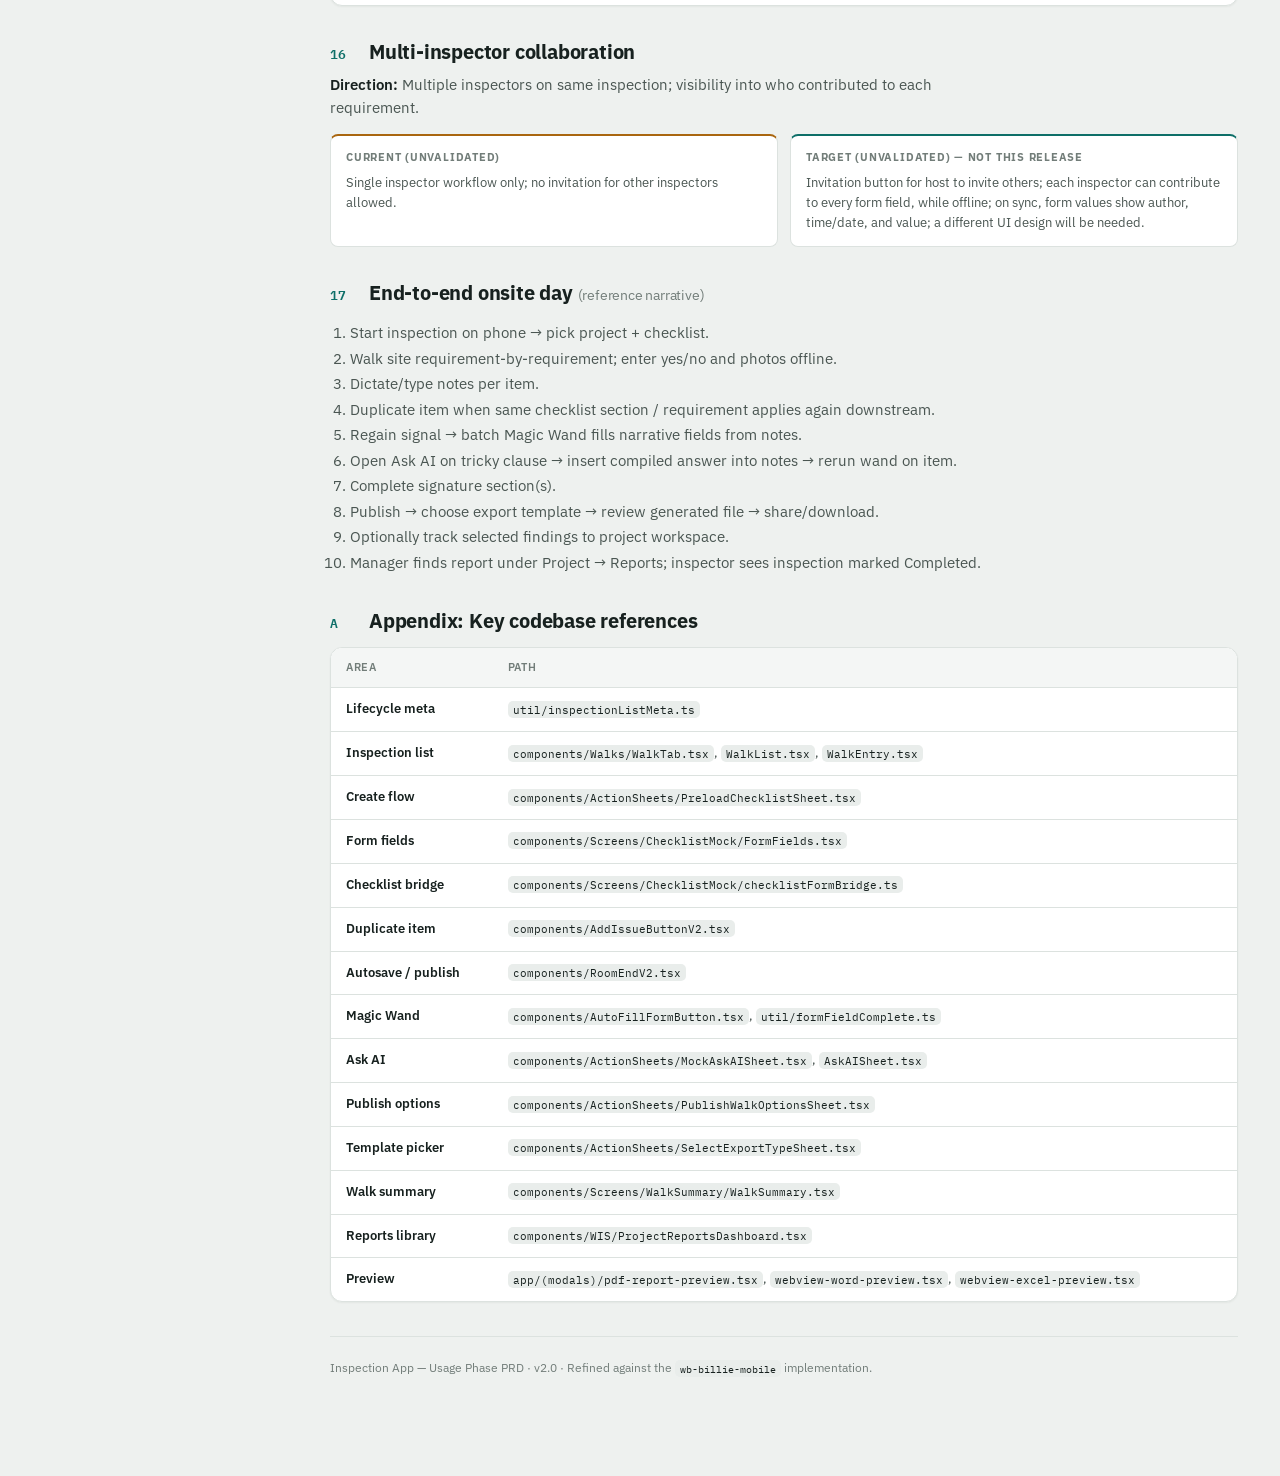
==== commit 7c411087: "Add Checklist, Forms & Report Templates PRD with visual polish. Wire the new authoring PRD into the " ====
--- a/index.html
+++ b/index.html
@@ -11,8 +11,11 @@
         </script>
     </head>
     <body>
-        <p>
-            <a href="Inspection-Usage-Phase-PRD.html">Open Inspection Usage Phase PRD</a>
-        </p>
+        <p>Billie Onsite 2.0 Product Docs</p>
+        <ul>
+            <li><a href="Inspection-Usage-Phase-PRD.html">Usage Phase PRD</a></li>
+            <li><a href="Magic-Wand-AI-Logic.html">Magic Wand &amp; AI logic</a></li>
+            <li><a href="Checklist-Forms-Report-Templates-PRD.html">Checklist, Forms &amp; Report Templates PRD</a></li>
+        </ul>
     </body>
 </html>
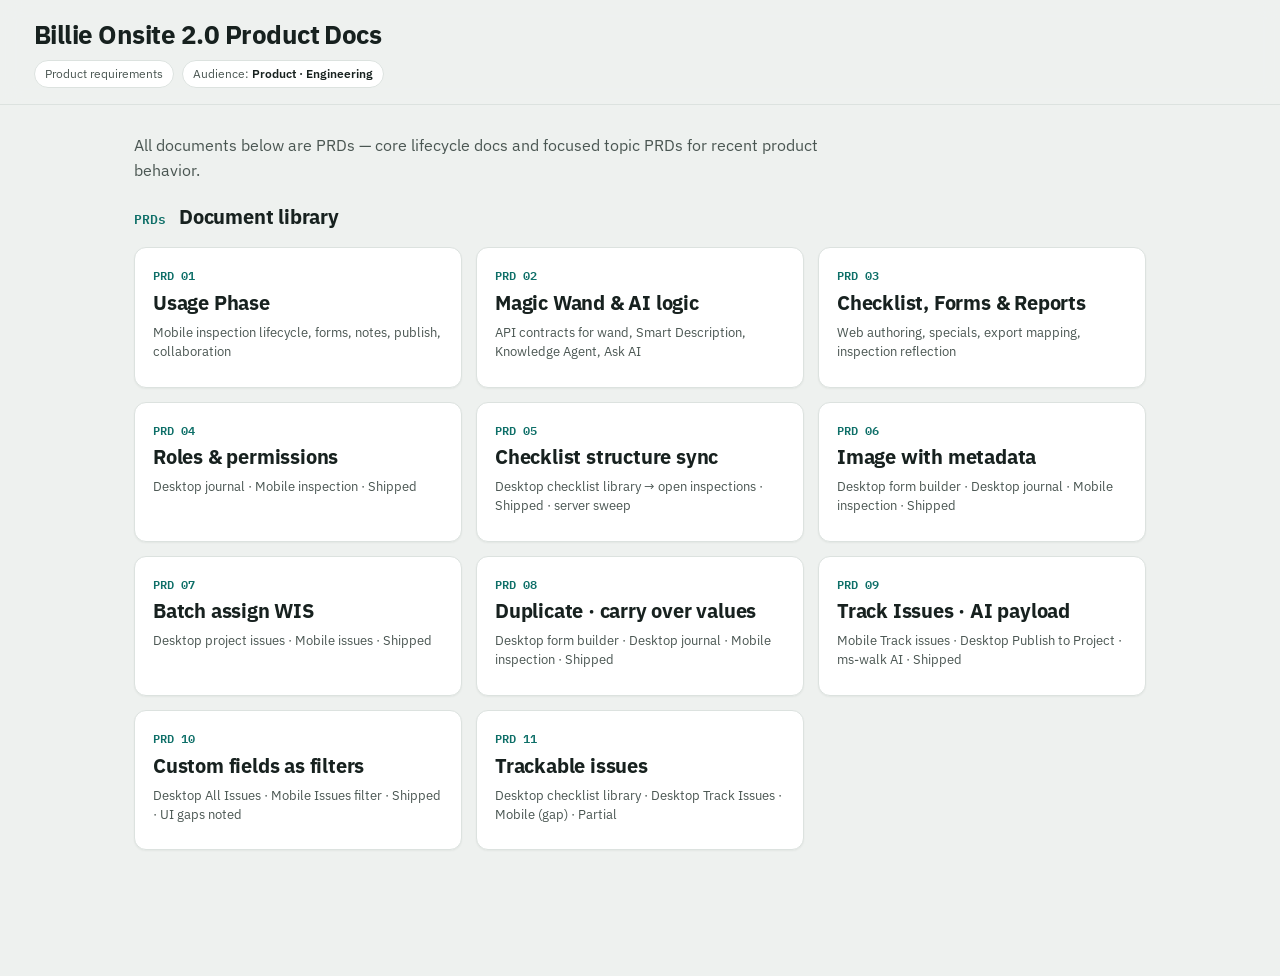
==== commit 47c78a53: "Add focused topic PRDs and docs hub with realistic UI mocks. Document roles, structure sync, image m" ====
--- a/index.html
+++ b/index.html
@@ -1,21 +1,63 @@
 <!doctype html>
 <html lang="en">
-    <head>
-        <meta charset="utf-8" />
-        <meta http-equiv="refresh" content="0; url=Inspection-Usage-Phase-PRD.html" />
-        <meta name="viewport" content="width=device-width, initial-scale=1" />
-        <title>Billie Onsite Product Docs</title>
-        <link rel="canonical" href="Inspection-Usage-Phase-PRD.html" />
-        <script>
-            location.replace("Inspection-Usage-Phase-PRD.html")
-        </script>
-    </head>
-    <body>
-        <p>Billie Onsite 2.0 Product Docs</p>
-        <ul>
-            <li><a href="Inspection-Usage-Phase-PRD.html">Usage Phase PRD</a></li>
-            <li><a href="Magic-Wand-AI-Logic.html">Magic Wand &amp; AI logic</a></li>
-            <li><a href="Checklist-Forms-Report-Templates-PRD.html">Checklist, Forms &amp; Report Templates PRD</a></li>
-        </ul>
-    </body>
+<head>
+<meta charset="utf-8">
+<meta name="viewport" content="width=device-width, initial-scale=1">
+<title>Billie Onsite 2.0 Product Docs</title>
+<link rel="preconnect" href="https://fonts.googleapis.com">
+<link rel="preconnect" href="https://fonts.gstatic.com" crossorigin>
+<link rel="stylesheet" href="https://fonts.googleapis.com/css2?family=IBM+Plex+Sans:wght@400;500;600;700&family=IBM+Plex+Mono:wght@400;500;600&display=swap">
+<link rel="stylesheet" href="feature-docs.css">
+</head>
+<body>
+<div class="app" style="grid-template-columns:1fr">
+  <div class="main">
+    <div class="topbar"><div class="topbar__inner">
+      <h1 class="doc-title">Billie Onsite 2.0 Product Docs</h1>
+      <div class="doc-meta">
+        <span class="meta-chip">Product requirements</span>
+        <span class="meta-chip">Audience: <b>Product · Engineering</b></span>
+      </div>
+    </div></div>
+    <div class="content">
+      <p class="lead">All documents below are PRDs — core lifecycle docs and focused topic PRDs for recent product behavior.</p>
+      <div class="sec" id="all">
+        <div class="sec__head"><span class="sec__num">PRDs</span><h2>Document library</h2></div>
+        <div class="hub-grid">
+<a class="hub-card" href="Inspection-Usage-Phase-PRD.html"><div class="hub-card__n">PRD 01</div><h2 class="hub-card__title">Usage Phase</h2><p class="hub-card__desc">Mobile inspection lifecycle, forms, notes, publish, collaboration</p></a>
+<a class="hub-card" href="Magic-Wand-AI-Logic.html"><div class="hub-card__n">PRD 02</div><h2 class="hub-card__title">Magic Wand &amp; AI logic</h2><p class="hub-card__desc">API contracts for wand, Smart Description, Knowledge Agent, Ask AI</p></a>
+<a class="hub-card" href="Checklist-Forms-Report-Templates-PRD.html"><div class="hub-card__n">PRD 03</div><h2 class="hub-card__title">Checklist, Forms &amp; Reports</h2><p class="hub-card__desc">Web authoring, specials, export mapping, inspection reflection</p></a>
+<a class="hub-card" href="PRD-Roles-Permissions.html"><div class="hub-card__n">PRD 04</div><h2 class="hub-card__title">Roles & permissions</h2><p class="hub-card__desc">Desktop journal · Mobile inspection · Shipped</p></a><a class="hub-card" href="PRD-Checklist-Structure-Sync.html"><div class="hub-card__n">PRD 05</div><h2 class="hub-card__title">Checklist structure sync</h2><p class="hub-card__desc">Desktop checklist library → open inspections · Shipped · server sweep</p></a><a class="hub-card" href="PRD-Image-With-Metadata.html"><div class="hub-card__n">PRD 06</div><h2 class="hub-card__title">Image with metadata</h2><p class="hub-card__desc">Desktop form builder · Desktop journal · Mobile inspection · Shipped</p></a><a class="hub-card" href="PRD-Batch-Assign-WIS.html"><div class="hub-card__n">PRD 07</div><h2 class="hub-card__title">Batch assign WIS</h2><p class="hub-card__desc">Desktop project issues · Mobile issues · Shipped</p></a><a class="hub-card" href="PRD-Duplicate-Carry-Over.html"><div class="hub-card__n">PRD 08</div><h2 class="hub-card__title">Duplicate · carry over values</h2><p class="hub-card__desc">Desktop form builder · Desktop journal · Mobile inspection · Shipped</p></a><a class="hub-card" href="PRD-Track-Issues-AI-Payload.html"><div class="hub-card__n">PRD 09</div><h2 class="hub-card__title">Track Issues · AI payload</h2><p class="hub-card__desc">Mobile Track issues · Desktop Publish to Project · ms-walk AI · Shipped</p></a><a class="hub-card" href="PRD-Custom-Field-Filters.html"><div class="hub-card__n">PRD 10</div><h2 class="hub-card__title">Custom fields as filters</h2><p class="hub-card__desc">Desktop All Issues · Mobile Issues filter · Shipped · UI gaps noted</p></a><a class="hub-card" href="PRD-Trackable-Issues.html"><div class="hub-card__n">PRD 11</div><h2 class="hub-card__title">Trackable issues</h2><p class="hub-card__desc">Desktop checklist library · Desktop Track Issues · Mobile (gap) · Partial</p></a></div>
+      </div>
+    </div>
+  </div>
+</div>
+<script>
+(function () {
+  const root = document.documentElement;
+  const key = "billie-docs-theme";
+  const saved = localStorage.getItem(key);
+  if (saved === "light" || saved === "dark") root.setAttribute("data-theme", saved);
+  const btn = document.getElementById("themeBtn");
+  if (btn) btn.addEventListener("click", () => {
+    const next = root.getAttribute("data-theme") === "dark" ? "light" : "dark";
+    root.setAttribute("data-theme", next);
+    localStorage.setItem(key, next);
+  });
+  const outline = document.getElementById("outline");
+  if (outline) {
+    document.querySelectorAll(".sec[id]").forEach((sec) => {
+      const h = sec.querySelector("h2");
+      if (!h) return;
+      const li = document.createElement("li");
+      const a = document.createElement("a");
+      a.href = "#" + sec.id;
+      a.textContent = h.textContent;
+      li.appendChild(a);
+      outline.appendChild(li);
+    });
+  }
+})();
+</script>
+</body>
 </html>
--- a/feature-docs.css
+++ b/feature-docs.css
@@ -0,0 +1,715 @@
+:root {
+  --ground: #eef1ef;
+  --surface: #ffffff;
+  --surface-2: #f4f6f5;
+  --surface-3: #e9edeb;
+  --ink: #17211f;
+  --ink-2: #4a5652;
+  --ink-3: #727d79;
+  --border: #dce2df;
+  --border-strong: #c6cfca;
+  --accent: #0e6f68;
+  --accent-ink: #0a4f4a;
+  --accent-soft: #d8ebe8;
+  --ok: #1f7a45;
+  --ok-soft: #dcefe1;
+  --warn: #a9660f;
+  --warn-soft: #f6e8d1;
+  --gap: #b1382f;
+  --gap-soft: #f5dbd6;
+  --future: #2f5cae;
+  --future-soft: #dde5f7;
+  --open: #6a49bd;
+  --open-soft: #e6ddf6;
+  --shadow: 0 1px 2px rgba(20, 30, 28, 0.06), 0 8px 24px -14px rgba(20, 30, 28, 0.22);
+  --shadow-sm: 0 1px 2px rgba(20, 30, 28, 0.05);
+  --radius: 12px;
+  --radius-sm: 8px;
+  --mono: "IBM Plex Mono", ui-monospace, SFMono-Regular, Menlo, monospace;
+  --sans: "IBM Plex Sans", system-ui, -apple-system, Segoe UI, Roboto, sans-serif;
+}
+@media (prefers-color-scheme: dark) {
+  :root:not([data-theme="light"]) {
+    --ground: #0d1312;
+    --surface: #141c1a;
+    --surface-2: #19221f;
+    --surface-3: #212c29;
+    --ink: #e9efec;
+    --ink-2: #a7b2ae;
+    --ink-3: #7b8681;
+    --border: #26312e;
+    --border-strong: #354441;
+    --accent: #43b9af;
+    --accent-ink: #7fd7cf;
+    --accent-soft: #123331;
+    --ok: #4fbf7d;
+    --ok-soft: #12281c;
+    --warn: #d69a3d;
+    --warn-soft: #2a1f0d;
+    --gap: #e06a60;
+    --gap-soft: #2c1512;
+    --future: #7099e8;
+    --future-soft: #121d31;
+    --open: #a488e6;
+    --open-soft: #1b1430;
+    --shadow: 0 1px 2px rgba(0, 0, 0, 0.4), 0 10px 30px -16px rgba(0, 0, 0, 0.7);
+    --shadow-sm: 0 1px 2px rgba(0, 0, 0, 0.35);
+  }
+}
+:root[data-theme="dark"] {
+  --ground: #0d1312;
+  --surface: #141c1a;
+  --surface-2: #19221f;
+  --surface-3: #212c29;
+  --ink: #e9efec;
+  --ink-2: #a7b2ae;
+  --ink-3: #7b8681;
+  --border: #26312e;
+  --border-strong: #354441;
+  --accent: #43b9af;
+  --accent-ink: #7fd7cf;
+  --accent-soft: #123331;
+  --ok: #4fbf7d;
+  --ok-soft: #12281c;
+  --warn: #d69a3d;
+  --warn-soft: #2a1f0d;
+  --gap: #e06a60;
+  --gap-soft: #2c1512;
+  --future: #7099e8;
+  --future-soft: #121d31;
+  --open: #a488e6;
+  --open-soft: #1b1430;
+  --shadow: 0 1px 2px rgba(0, 0, 0, 0.4), 0 10px 30px -16px rgba(0, 0, 0, 0.7);
+  --shadow-sm: 0 1px 2px rgba(0, 0, 0, 0.35);
+}
+
+* { box-sizing: border-box; }
+body {
+  margin: 0;
+  background: var(--ground);
+  color: var(--ink);
+  font-family: var(--sans);
+  line-height: 1.55;
+  -webkit-font-smoothing: antialiased;
+  font-size: 15px;
+}
+a { color: var(--accent-ink); text-decoration: none; }
+a:hover { text-decoration: underline; }
+:focus-visible {
+  outline: 2px solid var(--accent);
+  outline-offset: 2px;
+  border-radius: 4px;
+}
+
+.app {
+  display: grid;
+  grid-template-columns: 288px minmax(0, 1fr);
+  min-height: 100vh;
+}
+.sidebar {
+  position: sticky;
+  top: 0;
+  height: 100vh;
+  overflow: auto;
+  background: var(--surface);
+  border-right: 1px solid var(--border);
+  padding: 22px 18px 40px;
+  display: flex;
+  flex-direction: column;
+  gap: 22px;
+}
+.brand {
+  display: flex;
+  align-items: center;
+  gap: 11px;
+}
+.brand__home {
+  display: flex;
+  align-items: center;
+  gap: 11px;
+  min-width: 0;
+  color: inherit;
+  text-decoration: none;
+  border-radius: 10px;
+  margin: -4px;
+  padding: 4px;
+}
+.brand__home:hover {
+  text-decoration: none;
+  color: inherit;
+  background: var(--surface-2);
+}
+.brand__home:focus-visible {
+  outline: 2px solid var(--accent);
+  outline-offset: 2px;
+}
+.brand__mark {
+  width: 34px;
+  height: 34px;
+  border-radius: 9px;
+  background: var(--accent);
+  color: #fff;
+  display: grid;
+  place-items: center;
+  flex: none;
+  box-shadow: var(--shadow-sm);
+  pointer-events: none;
+}
+.brand__mark svg { width: 19px; height: 19px; }
+.brand__name {
+  font-weight: 700;
+  font-size: 14px;
+  letter-spacing: 0.01em;
+  line-height: 1.2;
+  color: var(--ink);
+}
+.brand__sub {
+  font-size: 11px;
+  color: var(--ink-3);
+  letter-spacing: 0.06em;
+  text-transform: uppercase;
+  margin-top: 2px;
+}
+.theme-toggle {
+  margin-left: auto;
+  width: 32px;
+  height: 32px;
+  border: 1px solid var(--border);
+  background: var(--surface-2);
+  border-radius: 8px;
+  color: var(--ink-2);
+  cursor: pointer;
+  display: grid;
+  place-items: center;
+  padding: 0;
+}
+.theme-toggle svg { width: 16px; height: 16px; }
+
+.rail-label {
+  font-size: 10.5px;
+  letter-spacing: 0.11em;
+  text-transform: uppercase;
+  color: var(--ink-3);
+  font-weight: 600;
+  margin: 0 0 9px 4px;
+}
+.doc-list {
+  list-style: none;
+  margin: 0;
+  padding: 0;
+  display: flex;
+  flex-direction: column;
+  gap: 4px;
+}
+.doc-item a,
+.doc-item > span {
+  display: flex;
+  gap: 10px;
+  align-items: flex-start;
+  padding: 9px 11px;
+  border-radius: var(--radius-sm);
+  color: var(--ink-2);
+  font-size: 13px;
+  line-height: 1.35;
+  text-decoration: none;
+  width: 100%;
+}
+.doc-item a:hover { background: var(--surface-2); text-decoration: none; }
+.doc-item.is-active a,
+.doc-item.is-active > span {
+  background: var(--accent-soft);
+  color: var(--ink);
+  font-weight: 600;
+}
+.doc-item.is-active .doc-item__idx {
+  background: var(--accent);
+  color: #fff;
+}
+.doc-item__idx {
+  width: 20px;
+  height: 20px;
+  border-radius: 6px;
+  background: var(--surface-3);
+  color: var(--ink-3);
+  font-size: 11px;
+  font-weight: 600;
+  display: grid;
+  place-items: center;
+  flex: none;
+  margin-top: 1px;
+}
+.doc-item__meta {
+  display: block;
+  font-size: 11px;
+  color: var(--ink-3);
+  font-weight: 500;
+  margin-top: 2px;
+}
+
+.outline {
+  list-style: none;
+  margin: 0;
+  padding: 0;
+  display: flex;
+  flex-direction: column;
+  gap: 1px;
+  border-left: 1px solid var(--border);
+  margin-left: 6px;
+}
+.outline a {
+  display: block;
+  padding: 5px 10px 5px 12px;
+  font-size: 12.5px;
+  color: var(--ink-3);
+  border-radius: 0 6px 6px 0;
+}
+.outline a:hover {
+  color: var(--ink);
+  background: var(--surface-2);
+  text-decoration: none;
+}
+
+.main { min-width: 0; }
+.topbar {
+  position: sticky;
+  top: 0;
+  z-index: 5;
+  background: color-mix(in srgb, var(--ground) 88%, transparent);
+  backdrop-filter: blur(10px);
+  border-bottom: 1px solid var(--border);
+}
+.topbar__inner { padding: 20px 34px 16px; max-width: 1080px; }
+.doc-title {
+  margin: 0 0 10px;
+  font-size: 26px;
+  font-weight: 700;
+  letter-spacing: -0.02em;
+  line-height: 1.15;
+}
+.doc-meta {
+  display: flex;
+  flex-wrap: wrap;
+  gap: 8px;
+}
+.meta-chip {
+  font-size: 12px;
+  color: var(--ink-2);
+  background: var(--surface);
+  border: 1px solid var(--border);
+  border-radius: 999px;
+  padding: 4px 10px;
+}
+.meta-chip b { color: var(--ink); font-weight: 600; }
+
+.content {
+  max-width: 1080px;
+  margin: 0 auto;
+  padding: 28px 34px 90px;
+  width: 100%;
+}
+
+.lead {
+  font-size: 16px;
+  color: var(--ink-2);
+  max-width: 74ch;
+  margin: 0 0 22px;
+}
+.sec {
+  margin: 0 0 34px;
+  scroll-margin-top: 120px;
+}
+.sec__head {
+  display: flex;
+  gap: 13px;
+  align-items: baseline;
+  margin-bottom: 6px;
+}
+.sec__num {
+  font-family: var(--mono);
+  font-size: 13px;
+  font-weight: 600;
+  color: var(--accent);
+  flex: none;
+  min-width: 26px;
+}
+.sec h2 {
+  font-size: 20px;
+  font-weight: 700;
+  letter-spacing: -0.01em;
+  margin: 0;
+  line-height: 1.2;
+}
+.sec h3 {
+  font-size: 15.5px;
+  font-weight: 600;
+  margin: 22px 0 8px;
+  color: var(--ink);
+}
+.sec p {
+  margin: 9px 0;
+  color: var(--ink-2);
+  max-width: 74ch;
+}
+.sec p strong,
+.sec li strong { color: var(--ink); font-weight: 600; }
+.sec ul, .sec ol {
+  margin: 9px 0;
+  padding-left: 20px;
+  color: var(--ink-2);
+  max-width: 74ch;
+}
+.sec li { margin: 5px 0; }
+.sec code, .meta-chip code, td code, li code, p code {
+  font-family: var(--mono);
+  font-size: 0.9em;
+  background: var(--surface-3);
+  padding: 1px 5px;
+  border-radius: 4px;
+}
+em {
+  color: var(--ink);
+  font-style: normal;
+  font-weight: 600;
+  background: var(--accent-soft);
+  padding: 0 4px;
+  border-radius: 4px;
+  font-size: 0.94em;
+}
+.divider {
+  height: 1px;
+  background: var(--border);
+  border: none;
+  margin: 34px 0;
+}
+
+.callout {
+  border: 1px solid var(--border);
+  border-left: 3px solid var(--accent);
+  background: var(--surface);
+  border-radius: var(--radius-sm);
+  padding: 13px 16px;
+  margin: 14px 0;
+  font-size: 13.5px;
+  color: var(--ink-2);
+  max-width: 74ch;
+}
+.callout.is-warn { border-left-color: var(--warn); }
+.callout.is-open { border-left-color: var(--open); }
+.callout .co-label {
+  font-size: 11px;
+  letter-spacing: 0.08em;
+  text-transform: uppercase;
+  font-weight: 700;
+  color: var(--ink);
+  display: block;
+  margin-bottom: 3px;
+}
+.callout.is-warn .co-label { color: var(--warn); }
+.callout.is-open .co-label { color: var(--open); }
+
+.pill {
+  display: inline-flex;
+  align-items: center;
+  gap: 5px;
+  font-size: 11.5px;
+  font-weight: 600;
+  line-height: 1;
+  padding: 4px 9px;
+  border-radius: 999px;
+  white-space: nowrap;
+}
+.pill::before {
+  content: "";
+  width: 6px;
+  height: 6px;
+  border-radius: 50%;
+  background: currentColor;
+  opacity: 0.9;
+}
+.pill--ok { background: var(--ok-soft); color: var(--ok); }
+.pill--warn { background: var(--warn-soft); color: var(--warn); }
+.pill--gap { background: var(--gap-soft); color: var(--gap); }
+.pill--future { background: var(--future-soft); color: var(--future); }
+.pill--open { background: var(--open-soft); color: var(--open); }
+
+.tbl-wrap {
+  overflow-x: auto;
+  margin: 14px 0;
+  border: 1px solid var(--border);
+  border-radius: var(--radius-sm);
+  background: var(--surface);
+  box-shadow: var(--shadow-sm);
+}
+table {
+  width: 100%;
+  border-collapse: collapse;
+  font-size: 13.5px;
+}
+th, td {
+  text-align: left;
+  padding: 10px 12px;
+  border-bottom: 1px solid var(--border);
+  vertical-align: top;
+}
+th {
+  background: var(--surface-2);
+  font-size: 11.5px;
+  letter-spacing: 0.04em;
+  text-transform: uppercase;
+  color: var(--ink-3);
+  font-weight: 600;
+}
+tr:last-child td { border-bottom: none; }
+.td-key { font-weight: 600; color: var(--ink); white-space: nowrap; }
+td.yes { color: var(--ok); font-weight: 600; }
+td.no { color: var(--ink-3); }
+
+.pre-block {
+  background: var(--surface);
+  border: 1px solid var(--border);
+  border-radius: var(--radius-sm);
+  padding: 14px 16px;
+  overflow-x: auto;
+  font-family: var(--mono);
+  font-size: 12.5px;
+  line-height: 1.5;
+  color: var(--ink-2);
+  margin: 12px 0;
+  max-width: 74ch;
+}
+
+.hub-grid {
+  display: grid;
+  grid-template-columns: repeat(auto-fill, minmax(260px, 1fr));
+  gap: 14px;
+  margin: 18px 0 36px;
+}
+.hub-card {
+  display: block;
+  background: var(--surface);
+  border: 1px solid var(--border);
+  border-radius: var(--radius);
+  padding: 18px 18px 16px;
+  box-shadow: var(--shadow-sm);
+  color: inherit;
+  text-decoration: none;
+  transition: border-color 0.15s, box-shadow 0.15s;
+}
+.hub-card:hover {
+  border-color: var(--accent);
+  box-shadow: var(--shadow);
+  text-decoration: none;
+}
+.hub-card__n {
+  font-family: var(--mono);
+  font-size: 12px;
+  font-weight: 600;
+  color: var(--accent);
+  margin-bottom: 6px;
+}
+.hub-card__title {
+  font-size: 16px;
+  font-weight: 700;
+  margin: 0 0 6px;
+  letter-spacing: -0.01em;
+}
+.hub-card__desc {
+  font-size: 13px;
+  color: var(--ink-2);
+  margin: 0;
+  line-height: 1.45;
+}
+
+.ui-grid {
+  display: grid;
+  grid-template-columns: repeat(auto-fit, minmax(280px, 1fr));
+  gap: 14px;
+  margin: 14px 0 18px;
+  max-width: 980px;
+}
+.ui-frame {
+  background: var(--surface);
+  border: 1px solid var(--border);
+  border-radius: var(--radius);
+  box-shadow: var(--shadow-sm);
+  overflow: hidden;
+}
+.ui-frame__bar {
+  display: flex;
+  align-items: center;
+  gap: 8px;
+  padding: 9px 12px;
+  background: var(--surface-2);
+  border-bottom: 1px solid var(--border);
+  font-size: 11.5px;
+  font-weight: 600;
+  color: var(--ink-3);
+  letter-spacing: 0.04em;
+  text-transform: uppercase;
+}
+.ui-frame__bar .dot {
+  width: 8px;
+  height: 8px;
+  border-radius: 50%;
+  background: var(--border-strong);
+}
+.ui-frame__bar .dot.g { background: #6bbf8a; }
+.ui-frame__bar .dot.y { background: #d6b35c; }
+.ui-frame__bar .dot.r { background: #d67a72; }
+.ui-frame__body {
+  padding: 14px 14px 16px;
+  font-size: 13px;
+  color: var(--ink-2);
+}
+.ui-frame.is-mobile {
+  max-width: 340px;
+}
+.ui-frame.is-mobile .ui-frame__body {
+  min-height: 220px;
+}
+.ui-label {
+  font-size: 11px;
+  font-weight: 700;
+  letter-spacing: 0.06em;
+  text-transform: uppercase;
+  color: var(--ink-3);
+  margin: 0 0 8px;
+}
+.ui-row {
+  display: flex;
+  align-items: center;
+  gap: 8px;
+  flex-wrap: wrap;
+  margin: 6px 0;
+}
+.ui-btn {
+  display: inline-flex;
+  align-items: center;
+  gap: 6px;
+  padding: 7px 11px;
+  border-radius: 8px;
+  border: 1px solid var(--border);
+  background: var(--surface-2);
+  color: var(--ink);
+  font-size: 12.5px;
+  font-weight: 600;
+}
+.ui-btn.is-primary {
+  background: var(--accent);
+  border-color: var(--accent);
+  color: #fff;
+}
+.ui-btn.is-ghost {
+  background: transparent;
+}
+.ui-badge {
+  display: inline-flex;
+  align-items: center;
+  padding: 3px 8px;
+  border-radius: 999px;
+  font-size: 11px;
+  font-weight: 600;
+  background: var(--accent-soft);
+  color: var(--accent-ink);
+}
+.ui-badge.is-warn { background: var(--warn-soft); color: var(--warn); }
+.ui-badge.is-muted { background: var(--surface-3); color: var(--ink-3); }
+.ui-badge.is-ok { background: var(--ok-soft); color: var(--ok); }
+.ui-panel {
+  border: 1px solid var(--border);
+  border-radius: 10px;
+  padding: 10px 12px;
+  background: var(--surface-2);
+  margin: 8px 0;
+}
+.ui-panel strong { color: var(--ink); }
+.ui-muted { color: var(--ink-3); font-size: 12px; }
+.ui-field {
+  border: 1px dashed var(--border-strong);
+  border-radius: 8px;
+  padding: 10px;
+  margin: 6px 0;
+  background: var(--surface);
+}
+.ui-banner {
+  border-radius: 8px;
+  padding: 9px 11px;
+  background: var(--warn-soft);
+  color: var(--warn);
+  font-size: 12.5px;
+  font-weight: 500;
+  margin: 8px 0;
+}
+.journey {
+  list-style: none;
+  margin: 12px 0;
+  padding: 0;
+  max-width: 74ch;
+  counter-reset: j;
+}
+.journey li {
+  position: relative;
+  padding: 10px 12px 10px 44px;
+  margin: 0 0 8px;
+  background: var(--surface);
+  border: 1px solid var(--border);
+  border-radius: var(--radius-sm);
+  color: var(--ink-2);
+  counter-increment: j;
+}
+.journey li::before {
+  content: counter(j);
+  position: absolute;
+  left: 12px;
+  top: 11px;
+  width: 22px;
+  height: 22px;
+  border-radius: 7px;
+  background: var(--accent-soft);
+  color: var(--accent-ink);
+  font-family: var(--mono);
+  font-size: 11px;
+  font-weight: 700;
+  display: grid;
+  place-items: center;
+}
+.tc-id {
+  font-family: var(--mono);
+  font-size: 12px;
+  font-weight: 600;
+  color: var(--accent);
+  white-space: nowrap;
+}
+.tc-table th:nth-child(1) { width: 7rem; }
+.tc-table td { font-size: 13px; }
+.tc-table .tc-title { font-weight: 600; color: var(--ink); margin: 0 0 4px; }
+.tc-table .tc-pre {
+  font-size: 12px;
+  color: var(--ink-3);
+  margin: 0 0 8px;
+}
+.tc-table ol {
+  margin: 0;
+  padding-left: 18px;
+  max-width: none;
+  color: var(--ink-2);
+}
+.tc-table ol li { margin: 3px 0; }
+.tc-table .tc-exp {
+  margin: 0;
+  padding-left: 18px;
+  color: var(--ink-2);
+  max-width: none;
+}
+.tc-table .tc-exp li { margin: 3px 0; }
+
+@media (max-width: 860px) {
+  .app { grid-template-columns: 1fr; }
+  .sidebar {
+    position: relative;
+    height: auto;
+    border-right: none;
+    border-bottom: 1px solid var(--border);
+  }
+  .topbar__inner, .content { padding-left: 18px; padding-right: 18px; }
+}
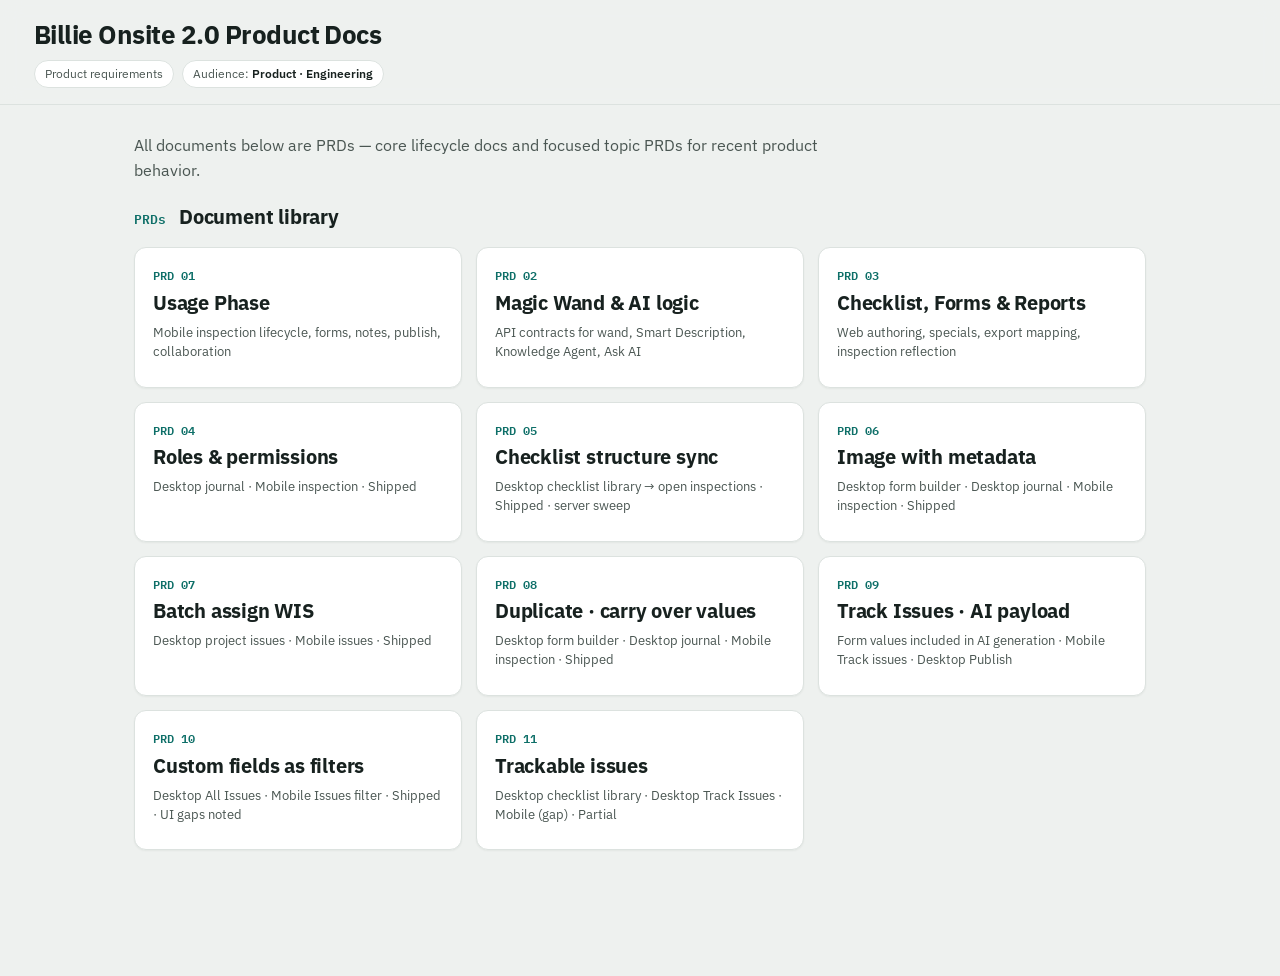
==== commit a00355ee: "Refocus Track Issues AI payload PRD on form values in generation. Document that answered form fields" ====
--- a/index.html
+++ b/index.html
@@ -27,7 +27,7 @@
 <a class="hub-card" href="Inspection-Usage-Phase-PRD.html"><div class="hub-card__n">PRD 01</div><h2 class="hub-card__title">Usage Phase</h2><p class="hub-card__desc">Mobile inspection lifecycle, forms, notes, publish, collaboration</p></a>
 <a class="hub-card" href="Magic-Wand-AI-Logic.html"><div class="hub-card__n">PRD 02</div><h2 class="hub-card__title">Magic Wand &amp; AI logic</h2><p class="hub-card__desc">API contracts for wand, Smart Description, Knowledge Agent, Ask AI</p></a>
 <a class="hub-card" href="Checklist-Forms-Report-Templates-PRD.html"><div class="hub-card__n">PRD 03</div><h2 class="hub-card__title">Checklist, Forms &amp; Reports</h2><p class="hub-card__desc">Web authoring, specials, export mapping, inspection reflection</p></a>
-<a class="hub-card" href="PRD-Roles-Permissions.html"><div class="hub-card__n">PRD 04</div><h2 class="hub-card__title">Roles & permissions</h2><p class="hub-card__desc">Desktop journal · Mobile inspection · Shipped</p></a><a class="hub-card" href="PRD-Checklist-Structure-Sync.html"><div class="hub-card__n">PRD 05</div><h2 class="hub-card__title">Checklist structure sync</h2><p class="hub-card__desc">Desktop checklist library → open inspections · Shipped · server sweep</p></a><a class="hub-card" href="PRD-Image-With-Metadata.html"><div class="hub-card__n">PRD 06</div><h2 class="hub-card__title">Image with metadata</h2><p class="hub-card__desc">Desktop form builder · Desktop journal · Mobile inspection · Shipped</p></a><a class="hub-card" href="PRD-Batch-Assign-WIS.html"><div class="hub-card__n">PRD 07</div><h2 class="hub-card__title">Batch assign WIS</h2><p class="hub-card__desc">Desktop project issues · Mobile issues · Shipped</p></a><a class="hub-card" href="PRD-Duplicate-Carry-Over.html"><div class="hub-card__n">PRD 08</div><h2 class="hub-card__title">Duplicate · carry over values</h2><p class="hub-card__desc">Desktop form builder · Desktop journal · Mobile inspection · Shipped</p></a><a class="hub-card" href="PRD-Track-Issues-AI-Payload.html"><div class="hub-card__n">PRD 09</div><h2 class="hub-card__title">Track Issues · AI payload</h2><p class="hub-card__desc">Mobile Track issues · Desktop Publish to Project · ms-walk AI · Shipped</p></a><a class="hub-card" href="PRD-Custom-Field-Filters.html"><div class="hub-card__n">PRD 10</div><h2 class="hub-card__title">Custom fields as filters</h2><p class="hub-card__desc">Desktop All Issues · Mobile Issues filter · Shipped · UI gaps noted</p></a><a class="hub-card" href="PRD-Trackable-Issues.html"><div class="hub-card__n">PRD 11</div><h2 class="hub-card__title">Trackable issues</h2><p class="hub-card__desc">Desktop checklist library · Desktop Track Issues · Mobile (gap) · Partial</p></a></div>
+<a class="hub-card" href="PRD-Roles-Permissions.html"><div class="hub-card__n">PRD 04</div><h2 class="hub-card__title">Roles & permissions</h2><p class="hub-card__desc">Desktop journal · Mobile inspection · Shipped</p></a><a class="hub-card" href="PRD-Checklist-Structure-Sync.html"><div class="hub-card__n">PRD 05</div><h2 class="hub-card__title">Checklist structure sync</h2><p class="hub-card__desc">Desktop checklist library → open inspections · Shipped · server sweep</p></a><a class="hub-card" href="PRD-Image-With-Metadata.html"><div class="hub-card__n">PRD 06</div><h2 class="hub-card__title">Image with metadata</h2><p class="hub-card__desc">Desktop form builder · Desktop journal · Mobile inspection · Shipped</p></a><a class="hub-card" href="PRD-Batch-Assign-WIS.html"><div class="hub-card__n">PRD 07</div><h2 class="hub-card__title">Batch assign WIS</h2><p class="hub-card__desc">Desktop project issues · Mobile issues · Shipped</p></a><a class="hub-card" href="PRD-Duplicate-Carry-Over.html"><div class="hub-card__n">PRD 08</div><h2 class="hub-card__title">Duplicate · carry over values</h2><p class="hub-card__desc">Desktop form builder · Desktop journal · Mobile inspection · Shipped</p></a><a class="hub-card" href="PRD-Track-Issues-AI-Payload.html"><div class="hub-card__n">PRD 09</div><h2 class="hub-card__title">Track Issues · AI payload</h2><p class="hub-card__desc">Form values included in AI generation · Mobile Track issues · Desktop Publish</p></a><a class="hub-card" href="PRD-Custom-Field-Filters.html"><div class="hub-card__n">PRD 10</div><h2 class="hub-card__title">Custom fields as filters</h2><p class="hub-card__desc">Desktop All Issues · Mobile Issues filter · Shipped · UI gaps noted</p></a><a class="hub-card" href="PRD-Trackable-Issues.html"><div class="hub-card__n">PRD 11</div><h2 class="hub-card__title">Trackable issues</h2><p class="hub-card__desc">Desktop checklist library · Desktop Track Issues · Mobile (gap) · Partial</p></a></div>
       </div>
     </div>
   </div>
